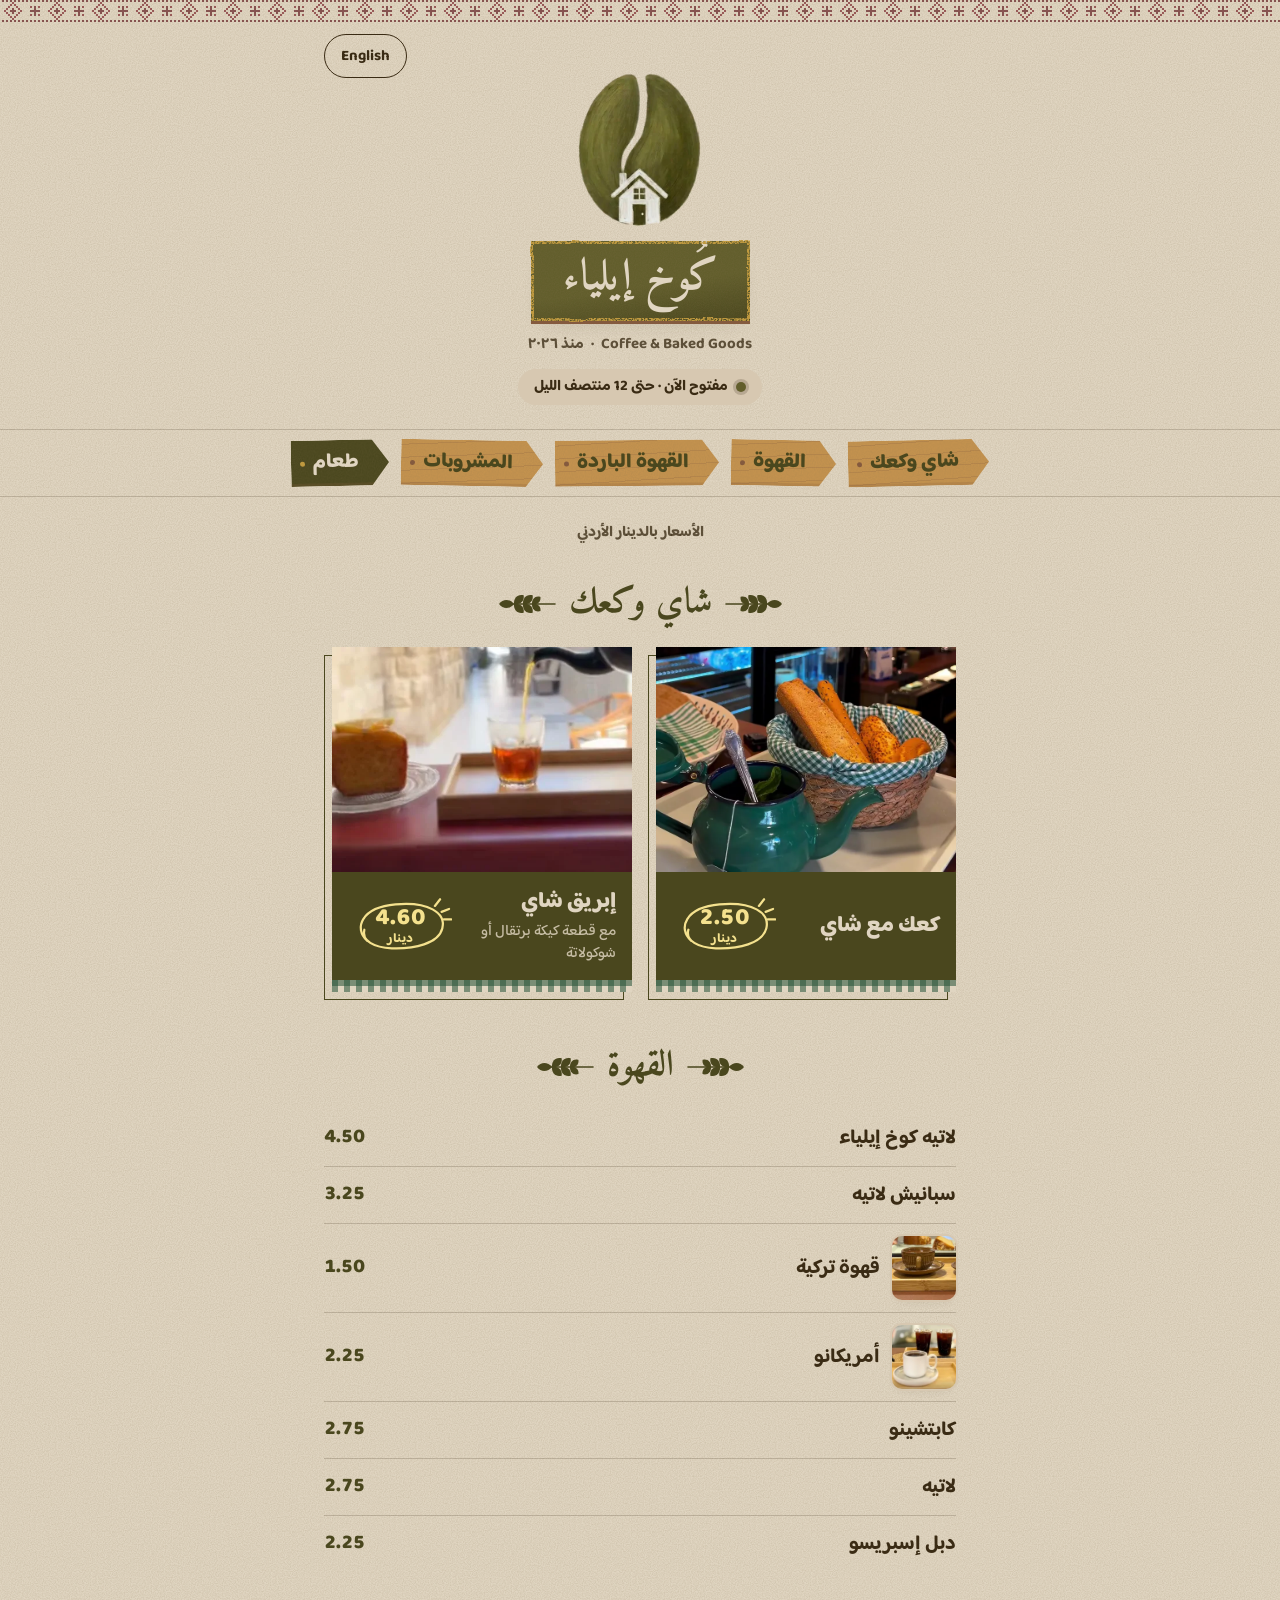
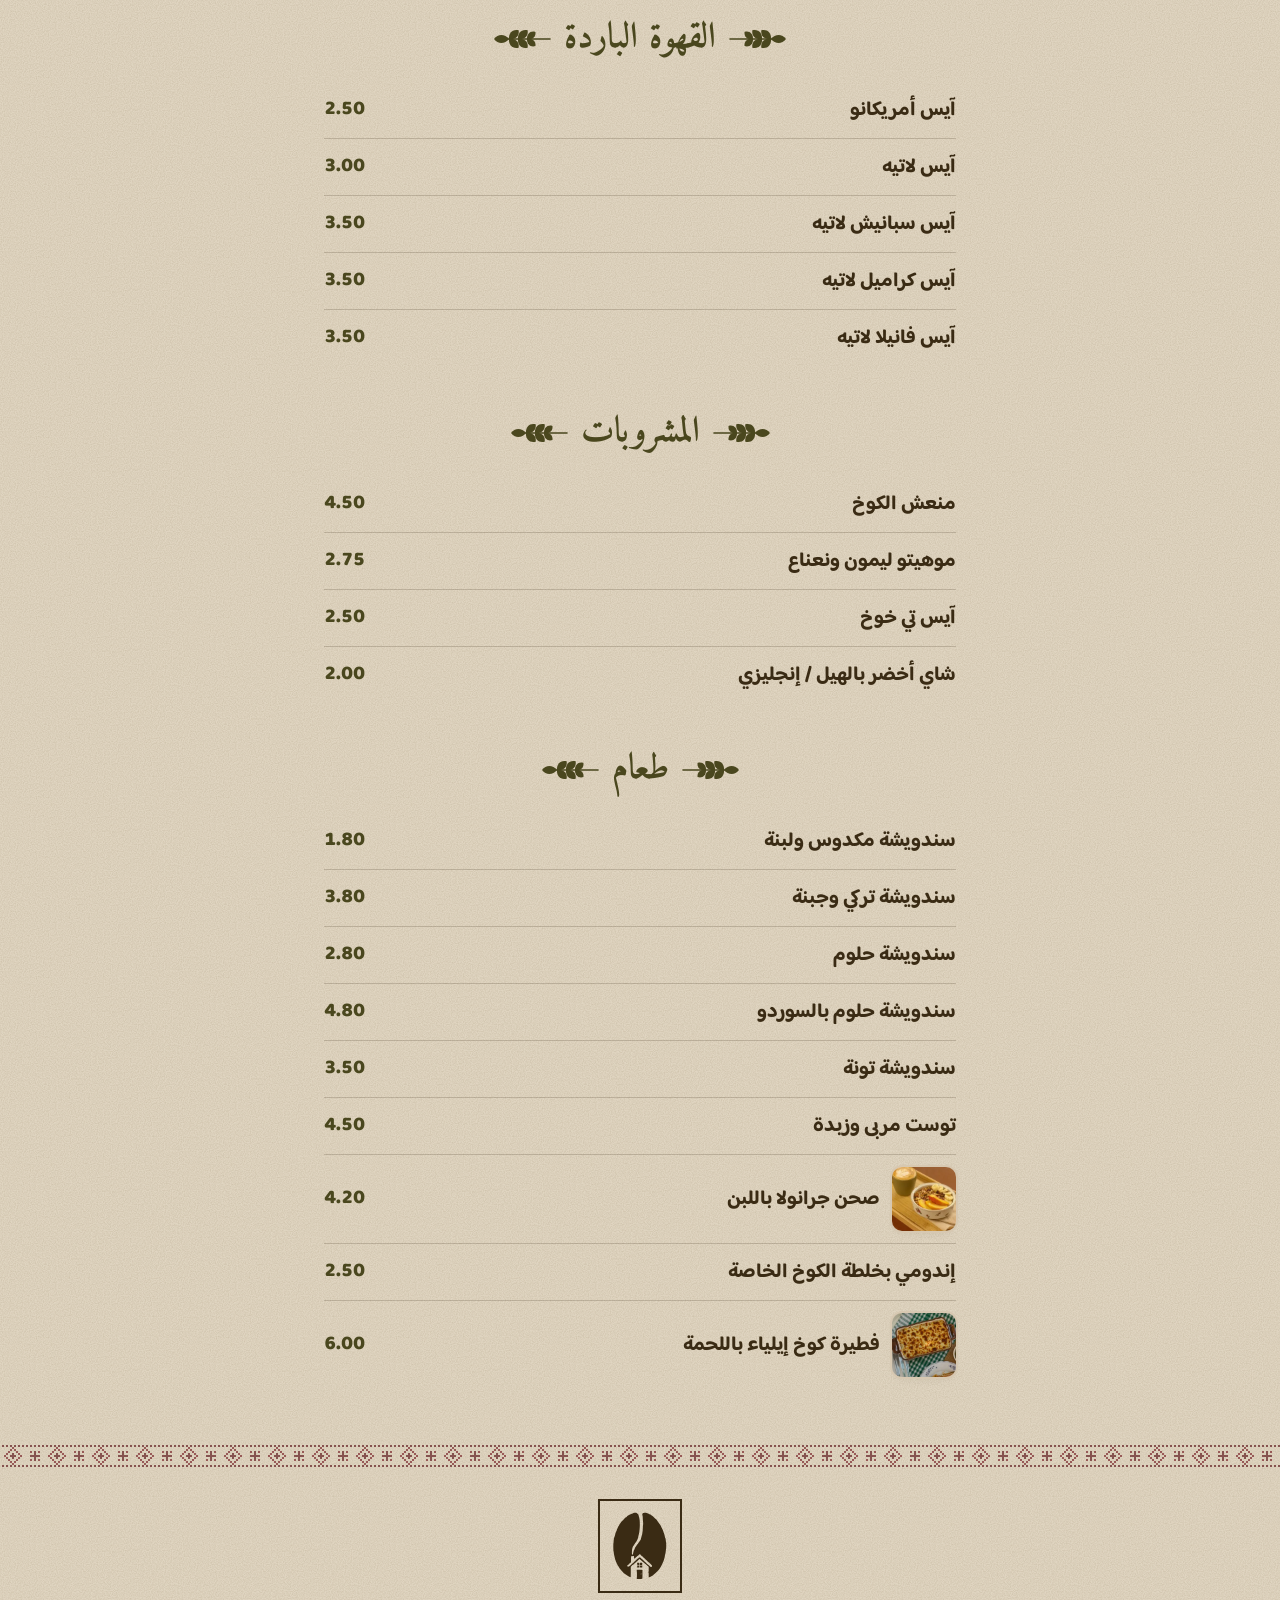
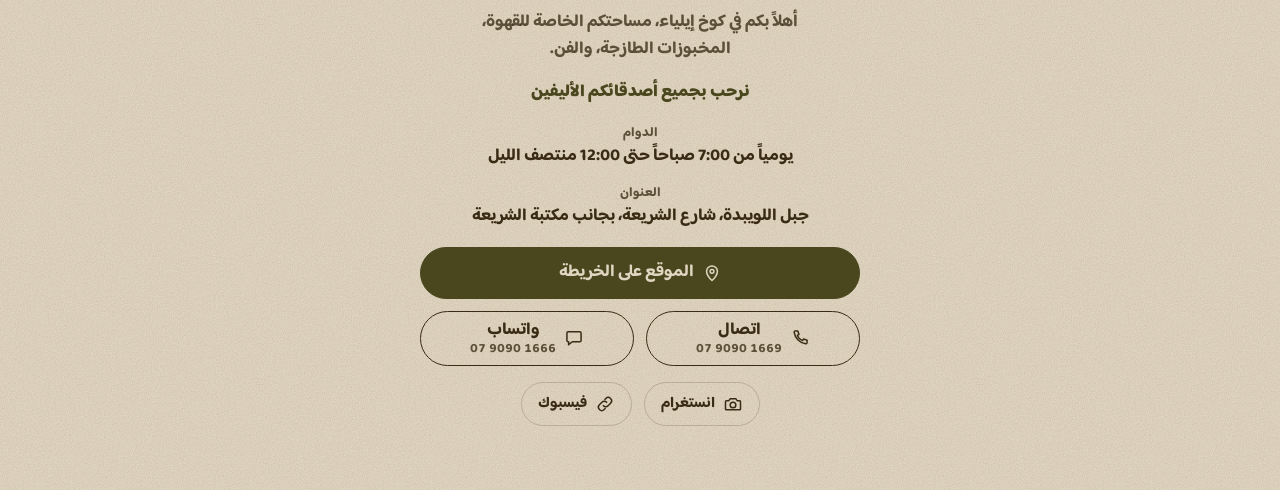
==== index.html @ 689aa346 "Add files via upload" ====
<!doctype html>
<html lang="ar" dir="rtl">
<head>
  <meta charset="utf-8">
  <meta name="viewport" content="width=device-width, initial-scale=1, viewport-fit=cover">
  <title>المنيو · كُوخ إيلياء</title>
  <meta name="description" content="منيو كوخ إيلياء: قهوة، قهوة باردة، مشروبات، طعام، وشاي وكعك. جبل اللويبدة، عمّان.">
  <meta name="theme-color" content="">
  <link rel="icon" type="image/png" href="assets/img/favicon.png">
  <link rel="stylesheet" href="css/tokens.css">
  <link rel="stylesheet" href="css/fonts.css">
  <link rel="stylesheet" href="css/menu.css">
</head>
<body>
  <!-- Inline sprite: symbols + filters. Inline (not an external file) so <use> works from file://. -->
  <svg class="sprite" aria-hidden="true" focusable="false" width="0" height="0">
    <defs>
      <!-- Olive sprig that flanks every section title (from their menu posts + leaf corners on the printed poster) -->
      <symbol id="sprig" viewBox="0 0 58 26">
        <path d="M14 13H56" fill="none" stroke="currentColor" stroke-width="1.6" stroke-linecap="round"/>
        <g fill="currentColor">
          <path transform="translate(15 13) rotate(180)" d="M0 0C4-5.2 11-5.6 15 0 11 5.6 4 5.2 0 0Z"/>
          <path transform="translate(15 13) rotate(-42)" d="M0 0C3.6-4.8 9.6-5.2 13 0 9.6 5.2 3.6 4.8 0 0Z"/>
          <path transform="translate(15 13) rotate(42)" d="M0 0C3.6-4.8 9.6-5.2 13 0 9.6 5.2 3.6 4.8 0 0Z"/>
          <path transform="translate(24 13) rotate(-42)" d="M0 0C3.6-4.8 9.6-5.2 13 0 9.6 5.2 3.6 4.8 0 0Z"/>
          <path transform="translate(24 13) rotate(42)" d="M0 0C3.6-4.8 9.6-5.2 13 0 9.6 5.2 3.6 4.8 0 0Z"/>
          <path transform="translate(33 13) rotate(-40) scale(.85)" d="M0 0C3.6-4.8 9.6-5.2 13 0 9.6 5.2 3.6 4.8 0 0Z"/>
          <path transform="translate(33 13) rotate(40) scale(.85)" d="M0 0C3.6-4.8 9.6-5.2 13 0 9.6 5.2 3.6 4.8 0 0Z"/>
        </g>
      </symbol>
      <!-- Hand-drawn price oval with three spark strokes (printed "إبريق شاي" poster) -->
      <symbol id="oval" viewBox="0 0 140 80">
        <path d="M26 60C7 43 18 15 64 11c44-4 68 11 63 32-5 21-38 28-68 27-24-1-41-10-37-25" fill="none" stroke="currentColor" stroke-width="3" stroke-linecap="round" stroke-linejoin="round"/>
        <path d="M117 13l7-9M126 21l10-4M129 31h10" fill="none" stroke="currentColor" stroke-width="3" stroke-linecap="round"/>
      </symbol>
      <!-- Their bean-and-hut mark, traced from the logo (as stamped on cups, flags and wraps) -->
      <symbol id="mark" viewBox="0 0 386 480">
        <path fill="currentColor" fill-rule="evenodd" d="M176.5 468.3C174.3 468.1 172.0 467.4 171.3 466.8C169.8 465.6 169.6 461.0 171.0 461.0C171.6 461.0 172.0 453.3 172.0 440.0C172.0 428.4 171.7 419.0 171.2 419.0C170.8 419.0 170.5 415.9 170.5 412.0L170.5 405.0L183.5 405.0C190.7 405.0 199.5 405.3 203.2 405.7L210.0 406.3L210.0 435.9C210.0 452.2 209.6 466.1 209.2 466.8C208.3 468.1 184.2 469.3 176.5 468.3ZM253.0 441.5C253.0 427.7 252.7 424.8 251.5 424.4C250.7 424.0 250.0 422.7 250.0 421.4C250.0 419.9 250.6 419.0 251.5 419.0C252.8 419.0 253.0 416.4 253.0 401.9L253.0 384.7L246.3 378.6C242.7 375.3 238.4 371.9 236.9 371.2C235.4 370.4 234.0 369.0 233.7 367.9C233.4 366.8 232.3 366.0 231.0 366.0C229.7 366.0 228.6 365.2 228.3 364.0C228.0 362.9 227.2 362.0 226.5 362.0C225.8 362.0 225.0 361.7 224.8 361.2C224.7 360.8 222.0 358.4 219.0 355.9C216.0 353.3 211.0 348.8 208.0 345.9C201.0 339.1 190.4 331.0 188.5 331.0C187.8 331.0 186.5 332.2 185.8 333.7C185.1 335.2 183.2 337.1 181.7 337.8C180.2 338.5 177.9 340.7 176.7 342.5C175.5 344.4 173.4 346.5 172.0 347.2C170.6 347.9 166.5 351.1 162.9 354.5C159.2 357.8 154.4 361.9 152.2 363.5C150.0 365.1 147.9 367.5 147.6 368.6C147.3 369.8 146.0 371.0 144.8 371.4C143.5 371.7 139.6 374.8 136.0 378.3L129.5 384.6L129.5 420.8C129.5 449.0 129.2 457.0 128.3 457.0C125.9 457.0 106.6 446.9 102.4 443.5C100.2 441.6 95.5 438.5 92.1 436.5C82.0 430.6 55.9 402.5 50.1 391.4C48.7 388.6 45.9 383.9 43.9 380.9C37.8 371.8 36.7 369.8 33.2 362.0C26.1 346.2 20.0 329.9 20.0 326.6C20.0 324.7 19.6 322.9 19.1 322.6C18.6 322.3 17.9 318.8 17.5 314.9C17.0 310.1 16.3 307.7 15.3 307.3C14.3 306.9 14.0 305.8 14.4 303.6C14.7 301.9 14.3 298.3 13.5 295.6C12.7 292.9 12.0 288.1 12.0 284.9C12.0 281.4 11.5 279.0 10.8 278.8C9.2 278.2 8.2 222.4 9.9 220.7C10.5 220.1 11.0 217.1 11.0 214.1C11.0 203.5 13.2 185.6 14.6 184.5C16.0 183.5 23.0 160.3 23.0 156.8C23.0 155.0 28.5 141.1 31.4 135.5C32.3 133.8 33.0 131.9 33.0 131.1C33.0 130.4 34.8 125.9 37.1 121.2C39.4 116.4 41.9 110.7 42.8 108.5C43.7 106.3 44.7 104.3 45.1 104.0C45.5 103.7 47.2 100.8 49.0 97.5C50.8 94.2 53.4 89.9 54.9 88.0C56.3 86.1 58.6 82.9 59.9 81.0C62.1 77.7 64.9 74.5 73.0 66.0C74.9 64.0 77.5 61.3 78.7 59.9C79.9 58.6 82.5 55.9 84.4 54.0C86.4 52.1 88.0 50.0 88.0 49.3C88.0 48.6 88.7 48.0 89.5 48.0C90.4 48.0 92.2 46.9 93.6 45.5C95.0 44.1 96.3 43.0 96.6 43.0C96.9 43.0 99.0 41.2 101.3 39.1C108.4 32.5 110.3 31.0 111.7 31.0C112.4 31.0 113.0 30.6 113.0 30.1C113.0 29.0 126.2 22.0 128.3 22.0C129.1 22.0 132.7 20.4 136.4 18.5C140.1 16.6 144.2 15.0 145.6 15.0C146.9 15.0 148.0 14.6 148.0 14.1C148.0 12.0 164.5 11.7 169.9 13.7C175.5 15.8 183.0 24.2 183.0 28.4C183.0 29.6 184.3 34.8 185.9 40.0C190.7 55.9 192.2 70.1 191.8 97.0C191.4 119.0 189.3 143.2 187.0 151.9C186.5 153.9 184.7 161.6 183.0 169.0C177.6 192.2 177.0 194.4 174.5 198.2C173.1 200.3 172.0 202.4 172.0 202.8C172.0 203.3 170.5 205.7 168.7 208.1C166.9 210.5 164.3 214.5 162.9 217.0C160.4 221.8 156.6 227.2 153.7 230.4C152.8 231.5 152.0 233.1 152.0 233.9C152.0 234.8 150.8 236.8 149.4 238.5C141.6 247.6 138.7 258.4 137.4 282.8C136.8 294.8 136.8 295.1 138.9 295.7C140.6 296.1 141.0 297.0 141.0 300.1C141.0 302.9 141.4 304.0 142.5 304.0C143.4 304.0 144.0 303.1 144.0 301.7C144.0 299.2 147.1 284.8 149.4 276.5C151.1 270.2 154.2 263.0 155.2 263.0C155.7 263.0 156.0 262.4 156.0 261.8C156.0 260.4 161.0 249.9 162.1 249.0C162.4 248.7 163.4 247.1 164.3 245.3C165.2 243.6 166.5 241.6 167.2 240.8C168.0 240.1 171.6 235.0 175.3 229.5C179.0 224.0 184.7 215.9 188.0 211.5C191.3 207.1 194.5 202.3 195.1 200.8C195.7 199.2 196.6 198.0 197.1 198.0C197.5 198.0 198.4 196.3 198.9 194.2C199.4 192.2 201.0 185.8 202.5 180.0C204.0 174.2 205.8 167.7 206.6 165.5C207.3 163.3 208.5 157.7 209.0 153.0C209.6 148.3 210.5 142.5 211.1 140.0C211.6 137.5 212.3 127.3 212.5 117.2C212.8 107.2 213.5 97.8 214.0 96.4C215.4 92.8 215.2 79.7 213.6 69.9C212.9 65.3 212.2 55.8 212.1 48.9C212.1 40.5 211.5 34.8 210.5 32.0C205.8 18.7 209.7 13.6 225.6 12.3C233.7 11.7 251.9 16.8 254.6 20.5C255.2 21.4 257.3 22.0 259.4 22.0C261.8 22.0 263.6 22.7 264.7 24.0C265.7 25.1 267.0 26.0 267.7 26.0C268.4 26.0 269.0 26.7 269.0 27.5C269.0 28.3 269.8 29.0 270.8 29.0C272.6 29.0 278.1 33.2 283.1 38.3C284.6 39.8 286.2 41.0 286.6 41.0C287.0 41.0 289.5 43.1 292.1 45.8C294.6 48.4 299.2 52.8 302.1 55.5C307.1 60.1 310.3 64.2 315.5 72.4C316.6 74.2 318.4 76.5 319.6 77.6C320.8 78.8 322.8 81.6 324.0 83.9C325.3 86.1 326.7 88.0 327.2 88.0C327.6 88.0 328.0 88.5 328.0 89.2C328.0 89.8 328.7 91.1 329.6 92.1C331.7 94.4 333.8 98.2 340.0 111.0C342.8 116.8 346.7 124.5 348.6 128.3C350.5 132.0 352.9 137.8 353.9 141.3C354.9 144.7 356.9 150.4 358.3 154.0C359.7 157.6 361.3 162.8 361.9 165.5C362.5 168.2 363.7 173.3 364.5 176.8C365.3 180.3 366.0 184.0 366.0 185.1C366.0 186.1 366.6 187.0 367.4 187.0C368.3 187.0 369.0 188.6 369.4 191.7C371.0 205.4 372.2 213.9 373.0 217.8C374.3 223.3 374.3 249.2 373.0 257.8C372.5 261.5 371.3 271.0 370.4 279.0C369.5 286.9 368.2 295.0 367.5 297.0C366.8 298.9 365.2 306.1 364.0 313.0C361.3 327.6 355.9 344.8 350.0 357.5C338.6 381.7 336.5 386.0 332.8 392.0C330.6 395.6 327.2 400.1 325.4 402.0C323.6 403.9 319.4 408.4 316.3 412.0C313.1 415.6 306.0 422.6 300.5 427.5C295.0 432.4 289.8 437.2 288.9 438.2C288.0 439.2 286.9 440.0 286.4 440.0C285.9 440.0 284.6 441.1 283.5 442.4C281.4 444.8 270.6 451.0 268.5 451.0C267.8 451.0 264.4 452.6 261.0 454.5C257.6 456.4 254.4 458.0 253.9 458.0C253.4 458.0 253.0 450.7 253.0 441.5ZM202.5 434.5C202.5 432.2 202.1 431.5 200.5 431.5C198.4 431.5 197.4 434.0 198.4 436.6C199.5 439.4 202.5 437.8 202.5 434.5ZM173.4 385.4C173.7 382.8 174.0 379.7 174.0 378.4C174.0 376.1 174.3 376.0 181.5 376.0L189.0 376.0L189.0 383.0L189.0 390.0L180.9 390.0L172.7 390.0L173.4 385.4ZM193.7 389.3C193.3 389.0 193.0 385.8 193.0 382.3L193.0 376.0L198.8 376.0C201.9 376.0 205.5 375.7 206.8 375.4C208.9 374.8 209.0 375.0 209.0 382.4L209.0 390.0L201.7 390.0C197.6 390.0 194.0 389.7 193.7 389.3ZM273.7 384.8C278.1 380.7 277.0 376.6 269.2 368.8C265.5 365.1 261.9 362.0 261.2 362.0C260.6 362.0 260.0 361.5 260.0 360.8C260.0 358.9 255.8 355.0 253.8 355.0C252.8 355.0 252.0 354.5 252.0 353.8C252.0 352.2 245.9 346.0 244.3 346.0C243.6 346.0 243.0 345.4 243.0 344.6C243.0 343.9 241.3 342.1 239.2 340.7C237.2 339.2 234.8 337.2 234.0 336.0C233.2 334.9 232.2 334.0 231.7 334.0C230.5 334.0 228.0 331.4 228.0 330.1C228.0 329.0 220.1 322.0 218.8 322.0C217.5 322.0 214.0 318.6 214.0 317.3C214.0 316.6 212.4 314.8 210.4 313.3C208.5 311.8 205.4 309.3 203.7 307.8C201.9 306.3 199.8 304.8 198.8 304.5C197.9 304.2 196.9 302.9 196.6 301.6C195.9 298.6 190.7 297.4 187.7 299.5C186.6 300.3 180.2 306.0 173.6 312.2C152.1 332.5 152.0 332.5 152.0 320.5C152.0 310.5 152.3 310.7 139.5 311.2L131.5 311.5L131.2 332.7L131.0 353.8L126.9 357.4C124.7 359.5 121.8 361.6 120.6 362.2C119.3 362.7 117.6 364.3 116.9 365.6C116.2 366.9 115.2 368.0 114.5 368.0C113.9 368.0 111.5 369.9 109.2 372.3C105.5 376.0 105.1 377.0 105.6 379.7C107.1 387.4 117.7 384.2 129.6 372.6C131.4 370.9 135.0 367.6 137.6 365.4C148.6 356.0 151.7 353.2 157.5 347.0C160.8 343.4 165.5 338.7 168.0 336.5C170.4 334.3 173.6 331.3 175.1 329.8C176.6 328.2 178.3 327.0 179.0 327.0C179.6 327.0 182.6 325.0 185.4 322.5C188.3 320.0 191.4 318.0 192.3 318.0C193.2 318.0 201.3 325.0 210.2 333.7C232.5 355.1 236.9 359.2 249.0 370.1C254.8 375.2 261.3 381.2 263.5 383.2C268.1 387.5 270.4 387.9 273.7 384.8ZM174.8 371.3C173.3 370.9 173.0 369.7 173.0 364.9C173.0 357.8 174.9 356.5 183.7 357.6L189.0 358.2L189.0 365.1L189.0 372.0L182.8 371.9C179.3 371.8 175.7 371.6 174.8 371.3ZM193.0 364.5C193.0 360.4 193.3 357.0 193.8 356.9C194.2 356.9 197.5 356.7 201.2 356.6C209.0 356.3 209.8 357.5 208.5 367.0L207.8 372.0L200.4 372.0L193.0 372.0L193.0 364.5Z"/>
      </symbol>
      <!-- Generic UI icons (no third-party logos) -->
      <symbol id="i-pin" viewBox="0 0 24 24"><path d="M12 21s-6.5-5.6-6.5-11a6.5 6.5 0 0 1 13 0c0 5.4-6.5 11-6.5 11z" fill="none" stroke="currentColor" stroke-width="1.8" stroke-linejoin="round"/><circle cx="12" cy="10" r="2.3" fill="none" stroke="currentColor" stroke-width="1.8"/></symbol>
      <symbol id="i-phone" viewBox="0 0 24 24"><path d="M6.6 3.5h2.8l1.4 4.2-2 1.3a11 11 0 0 0 6.2 6.2l1.3-2 4.2 1.4v2.8a1.6 1.6 0 0 1-1.7 1.6A16.5 16.5 0 0 1 5 5.2a1.6 1.6 0 0 1 1.6-1.7z" fill="none" stroke="currentColor" stroke-width="1.8" stroke-linejoin="round"/></symbol>
      <symbol id="i-chat" viewBox="0 0 24 24"><path d="M5 4.5h14a1.5 1.5 0 0 1 1.5 1.5v9a1.5 1.5 0 0 1-1.5 1.5H10l-4.5 3.5V16.5H5A1.5 1.5 0 0 1 3.5 15V6A1.5 1.5 0 0 1 5 4.5z" fill="none" stroke="currentColor" stroke-width="1.8" stroke-linejoin="round"/></symbol>
      <symbol id="i-camera" viewBox="0 0 24 24"><path d="M4 8h3l1.5-2.2h7L17 8h3a1 1 0 0 1 1 1v9a1 1 0 0 1-1 1H4a1 1 0 0 1-1-1V9a1 1 0 0 1 1-1z" fill="none" stroke="currentColor" stroke-width="1.8" stroke-linejoin="round"/><circle cx="12" cy="13.2" r="3.4" fill="none" stroke="currentColor" stroke-width="1.8"/></symbol>
      <symbol id="i-link" viewBox="0 0 24 24"><path d="M10 14a4 4 0 0 0 5.7 0l3-3a4 4 0 0 0-5.7-5.7l-1.2 1.2M14 10a4 4 0 0 0-5.7 0l-3 3a4 4 0 0 0 5.7 5.7l1.2-1.2" fill="none" stroke="currentColor" stroke-width="1.8" stroke-linecap="round"/></symbol>
      <!-- Chipped, hand-painted gold edge of their sign plate -->
      <filter id="chipped" x="-5%" y="-15%" width="110%" height="130%">
        <feTurbulence type="fractalNoise" baseFrequency="0.6" numOctaves="2" seed="11" result="n"/>
        <feColorMatrix in="n" type="matrix" values="0 0 0 0 0  0 0 0 0 0  0 0 0 0 0  4.2 0 0 0 -1.35" result="holes"/>
        <feComposite in="SourceGraphic" in2="holes" operator="in" result="chips"/>
        <feTurbulence type="fractalNoise" baseFrequency="0.035" numOctaves="2" seed="4" result="w"/>
        <feDisplacementMap in="chips" in2="w" scale="2.5" xChannelSelector="R" yChannelSelector="G"/>
      </filter>
    </defs>
  </svg>

  <a class="skip" href="#menu" data-t="ui.skip"></a>

  <header class="masthead">
    <div class="band" aria-hidden="true"></div>
    <div class="wrap masthead__inner">
      <button type="button" class="lang" id="lang-toggle"></button>
      <img class="masthead__mark" src="assets/img/logo-mark.webp" width="324" height="403" alt="" decoding="async">
      <div class="plate"><h1 class="plate__name" data-t="brand.name">كُوخ إيلياء</h1></div>
      <p class="masthead__tag"><span lang="en" dir="ltr">Coffee &amp; Baked Goods</span><span aria-hidden="true">·</span><span data-t="brand.since"></span></p>
      <p class="status" id="status" role="status" hidden><span class="status__dot" aria-hidden="true"></span><span class="status__text"></span></p>
    </div>
  </header>

  <nav class="signposts" id="signposts">
    <ul class="signposts__list" id="signposts-list"></ul>
  </nav>

  <main id="menu" tabindex="-1">
    <div class="wrap">
      <p class="price-note" data-t="ui.priceNote"></p>
      <div id="sections"></div>
    </div>
  </main>

  <footer class="foot">
    <div class="band" aria-hidden="true"></div>
    <div class="wrap foot__inner">
      <div class="stamp" aria-hidden="true"><svg viewBox="0 0 386 480"><use href="#mark"/></svg></div>
      <p class="foot__welcome" data-t="brand.welcome"></p>
      <p class="foot__pets" data-t="brand.pets"></p>
      <dl class="foot__info">
        <div><dt data-t="ui.hoursLabel"></dt><dd data-t="contact.hours"></dd></div>
        <div><dt data-t="ui.addressLabel"></dt><dd data-t="contact.address"></dd></div>
      </dl>
      <div class="foot__actions">
        <a class="btn btn--primary" id="a-map" target="_blank" rel="noopener"><svg aria-hidden="true"><use href="#i-pin"/></svg><span data-t="ui.map"></span></a>
        <a class="btn btn--two" id="a-call"><svg aria-hidden="true"><use href="#i-phone"/></svg><span class="btn__text"><span data-t="ui.call"></span><span class="btn__num" dir="ltr" id="n-call"></span></span></a>
        <a class="btn btn--two" id="a-wa" target="_blank" rel="noopener"><svg aria-hidden="true"><use href="#i-chat"/></svg><span class="btn__text"><span data-t="ui.whatsapp"></span><span class="btn__num" dir="ltr" id="n-wa"></span></span></a>
      </div>
      <div class="foot__social">
        <a class="btn btn--quiet" id="a-ig" target="_blank" rel="noopener"><svg aria-hidden="true"><use href="#i-camera"/></svg><span data-t="ui.instagram"></span></a>
        <a class="btn btn--quiet" id="a-fb" target="_blank" rel="noopener"><svg aria-hidden="true"><use href="#i-link"/></svg><span data-t="ui.facebook"></span></a>
      </div>
    </div>
  </footer>

  <noscript><p class="noscript">لعرض المنيو فعّل JavaScript · Please enable JavaScript to view the menu</p></noscript>

  <script src="js/menu-data.js"></script>
  <script src="js/hours.js"></script>
  <script src="js/menu.js"></script>
</body>
</html>
---- css/tokens.css ----
/* =========================================================================
   Elya Hut (كوخ إيلياء) — design tokens
   Single source of truth for every colour, texture, font, size and radius.
   Re-branding = edit this file only. No hex values anywhere else.
   Every colour below was sampled from the client's own material (see BRIEF.md §Sources).
   ========================================================================= */
:root {
  /* --- brand colours ------------------------------------------------------ */
  --olive:        #625e2c;  /* logo coffee bean (mid of 3 painted tones), aprons, painted signs */
  --olive-deep:   #4a471e;  /* solid panels on the "كعك مع شاي" post; bean shadow */
  --ink:          #3a2b14;  /* dark brown used for every heading + price on their menu posts */
  --paper:        #e0d5c1;  /* textured paper behind the logo */
  --paper-deep:   #d7c8b1;  /* darker tone of the same logo paper */
  --tatreez:      #721820;  /* framed cross-stitch embroidery (video 5) */
  --tatreez-deep: #560e13;  /* darker stitches of the same embroidery */
  --butter:       #f4e18e;  /* printed "إبريق شاي" A-frame poster at the gate */
  --gold:         #bf993f;  /* chipped gold edge of the "كُوخ إيلياء" sign plate */
  --wood:         #c4924e;  /* hand-painted arrow signposts at the gate */
  --wood-deep:    #845a3e;  /* stained gate posts */
  --gingham:      #265238;  /* green check napkins under the pie, ka'ak basket */

  /* --- derived (same hues, alpha only) ----------------------------------- */
  --rule:         rgba(58, 43, 20, .20);   /* ink @ 20% — hairlines between items */
  --ink-soft:     rgba(58, 43, 20, .78);   /* ink @ 78% — secondary text: 5.3:1 on paper, 4.8:1 on paper-deep */
  --shadow:       rgba(58, 43, 20, .18);
  --wood-grain:   rgba(132, 90, 62, .22);  /* wood-deep @ 22% */
  --gingham-half: rgba(38, 82, 56, .55);   /* gingham @ 55% — overlaps to full colour */
  --paper-on-dark: rgba(224, 213, 193, .82);

  /* --- textures (colours live here too, so nothing leaks into other files) */
  --tex-tatreez: url("data:image/svg+xml,%3Csvg xmlns='http://www.w3.org/2000/svg' width='44' height='22'%3E%3Crect x='0.2' y='0.2' width='1.6' height='1.6' fill='%23560e13'/%3E%3Crect x='0.2' y='20.2' width='1.6' height='1.6' fill='%23560e13'/%3E%3Crect x='2.2' y='10.2' width='1.6' height='1.6' fill='%23721820'/%3E%3Crect x='4.2' y='0.2' width='1.6' height='1.6' fill='%23560e13'/%3E%3Crect x='4.2' y='8.2' width='1.6' height='1.6' fill='%23721820'/%3E%3Crect x='4.2' y='12.2' width='1.6' height='1.6' fill='%23721820'/%3E%3Crect x='4.2' y='20.2' width='1.6' height='1.6' fill='%23560e13'/%3E%3Crect x='6.2' y='6.2' width='1.6' height='1.6' fill='%23721820'/%3E%3Crect x='6.2' y='14.2' width='1.6' height='1.6' fill='%23721820'/%3E%3Crect x='8.2' y='0.2' width='1.6' height='1.6' fill='%23560e13'/%3E%3Crect x='8.2' y='4.2' width='1.6' height='1.6' fill='%23721820'/%3E%3Crect x='8.2' y='10.2' width='1.6' height='1.6' fill='%23560e13'/%3E%3Crect x='8.2' y='16.2' width='1.6' height='1.6' fill='%23721820'/%3E%3Crect x='8.2' y='20.2' width='1.6' height='1.6' fill='%23560e13'/%3E%3Crect x='10.2' y='2.2' width='1.6' height='1.6' fill='%23721820'/%3E%3Crect x='10.2' y='8.2' width='1.6' height='1.6' fill='%23560e13'/%3E%3Crect x='10.2' y='10.2' width='1.6' height='1.6' fill='%23560e13'/%3E%3Crect x='10.2' y='12.2' width='1.6' height='1.6' fill='%23560e13'/%3E%3Crect x='10.2' y='18.2' width='1.6' height='1.6' fill='%23721820'/%3E%3Crect x='12.2' y='0.2' width='1.6' height='1.6' fill='%23560e13'/%3E%3Crect x='12.2' y='4.2' width='1.6' height='1.6' fill='%23721820'/%3E%3Crect x='12.2' y='10.2' width='1.6' height='1.6' fill='%23560e13'/%3E%3Crect x='12.2' y='16.2' width='1.6' height='1.6' fill='%23721820'/%3E%3Crect x='12.2' y='20.2' width='1.6' height='1.6' fill='%23560e13'/%3E%3Crect x='14.2' y='6.2' width='1.6' height='1.6' fill='%23721820'/%3E%3Crect x='14.2' y='14.2' width='1.6' height='1.6' fill='%23721820'/%3E%3Crect x='16.2' y='0.2' width='1.6' height='1.6' fill='%23560e13'/%3E%3Crect x='16.2' y='8.2' width='1.6' height='1.6' fill='%23721820'/%3E%3Crect x='16.2' y='12.2' width='1.6' height='1.6' fill='%23721820'/%3E%3Crect x='16.2' y='20.2' width='1.6' height='1.6' fill='%23560e13'/%3E%3Crect x='18.2' y='10.2' width='1.6' height='1.6' fill='%23721820'/%3E%3Crect x='20.2' y='0.2' width='1.6' height='1.6' fill='%23560e13'/%3E%3Crect x='20.2' y='20.2' width='1.6' height='1.6' fill='%23560e13'/%3E%3Crect x='24.2' y='0.2' width='1.6' height='1.6' fill='%23560e13'/%3E%3Crect x='24.2' y='20.2' width='1.6' height='1.6' fill='%23560e13'/%3E%3Crect x='28.2' y='0.2' width='1.6' height='1.6' fill='%23560e13'/%3E%3Crect x='28.2' y='6.2' width='1.6' height='1.6' fill='%23721820'/%3E%3Crect x='28.2' y='10.2' width='1.6' height='1.6' fill='%23560e13'/%3E%3Crect x='28.2' y='14.2' width='1.6' height='1.6' fill='%23721820'/%3E%3Crect x='28.2' y='20.2' width='1.6' height='1.6' fill='%23560e13'/%3E%3Crect x='30.2' y='10.2' width='1.6' height='1.6' fill='%23560e13'/%3E%3Crect x='32.2' y='0.2' width='1.6' height='1.6' fill='%23560e13'/%3E%3Crect x='32.2' y='6.2' width='1.6' height='1.6' fill='%23560e13'/%3E%3Crect x='32.2' y='8.2' width='1.6' height='1.6' fill='%23560e13'/%3E%3Crect x='32.2' y='10.2' width='1.6' height='1.6' fill='%23560e13'/%3E%3Crect x='32.2' y='12.2' width='1.6' height='1.6' fill='%23560e13'/%3E%3Crect x='32.2' y='14.2' width='1.6' height='1.6' fill='%23560e13'/%3E%3Crect x='32.2' y='20.2' width='1.6' height='1.6' fill='%23560e13'/%3E%3Crect x='34.2' y='10.2' width='1.6' height='1.6' fill='%23560e13'/%3E%3Crect x='36.2' y='0.2' width='1.6' height='1.6' fill='%23560e13'/%3E%3Crect x='36.2' y='6.2' width='1.6' height='1.6' fill='%23721820'/%3E%3Crect x='36.2' y='10.2' width='1.6' height='1.6' fill='%23560e13'/%3E%3Crect x='36.2' y='14.2' width='1.6' height='1.6' fill='%23721820'/%3E%3Crect x='36.2' y='20.2' width='1.6' height='1.6' fill='%23560e13'/%3E%3Crect x='40.2' y='0.2' width='1.6' height='1.6' fill='%23560e13'/%3E%3Crect x='40.2' y='20.2' width='1.6' height='1.6' fill='%23560e13'/%3E%3C/svg%3E");
  --tex-grain: url("data:image/svg+xml,%3Csvg xmlns='http://www.w3.org/2000/svg' width='180' height='180'%3E%3Cfilter id='g'%3E%3CfeTurbulence type='fractalNoise' baseFrequency='.85' numOctaves='2' stitchTiles='stitch'/%3E%3CfeColorMatrix values='0 0 0 0 .23 0 0 0 0 .17 0 0 0 0 .08 0 0 0 .3 -.09'/%3E%3C/filter%3E%3Crect width='180' height='180' filter='url%28%23g%29'/%3E%3C/svg%3E");

  /* --- type ------------------------------------------------------------- */
  --font-body:  "Baloo Bhaijaan 2", system-ui, -apple-system, "Segoe UI", Tahoma, sans-serif;
  --font-callig: "Amiri", "Baloo Bhaijaan 2", Georgia, serif;

  --fs-xs:   .8125rem;  /* 13 */
  --fs-sm:   .9375rem;  /* 15 */
  --fs-md:   1.0625rem; /* 17 */
  --fs-item: 1.1875rem; /* 19 — item names + prices (large-text threshold when bold) */
  --fs-lg:   1.375rem;  /* 22 */
  --fs-xl:   2rem;      /* 32 — section titles */
  --fs-plate: 2.375rem; /* 38 — name on the sign plate */

  /* --- space / size ----------------------------------------------------- */
  --sp-1: 4px;  --sp-2: 8px;  --sp-3: 12px; --sp-4: 16px;
  --sp-5: 24px; --sp-6: 32px; --sp-7: 48px; --sp-8: 64px;
  --gutter: 16px;
  --page-max: 620px;
  --tap: 44px;
  --nav-h: 64px;
  --thumb: 56px;
  --band-h: 22px;

  --r-sm: 6px; --r-md: 10px; --r-lg: 14px; --r-pill: 999px;
}

@media (min-width: 700px) {
  :root {
    --gutter: 24px;
    --page-max: 680px;
    --fs-item: 1.25rem;
    --fs-xl: 2.25rem;
    --fs-plate: 2.75rem;
    --thumb: 64px;
  }
}
---- css/fonts.css ----
/* Self-hosted fonts (works from file:// and offline). Files: assets/fonts/
   Baloo Bhaijaan 2 — the rounded face on the café's own printed counter menus.
   Amiri            — free stand-in for the hand-painted naskh on their sign plate
                      and the fully-vowelled "إِبْرِيقُ شَايٍ" poster. */

@font-face { font-family: "Baloo Bhaijaan 2"; font-style: normal; font-weight: 500; font-display: swap;
  src: url("../assets/fonts/baloo-bhaijaan-2-arabic-500-normal.woff2") format("woff2");
  unicode-range: U+0600-06FF, U+0750-077F, U+0870-088E, U+0890-0891, U+0897-08E1, U+08E3-08FF, U+200C-200E, U+2010-2011, U+204F, U+2E41, U+FB50-FDFF, U+FE70-FE74, U+FE76-FEFC; }
@font-face { font-family: "Baloo Bhaijaan 2"; font-style: normal; font-weight: 500; font-display: swap;
  src: url("../assets/fonts/baloo-bhaijaan-2-latin-500-normal.woff2") format("woff2");
  unicode-range: U+0000-00FF, U+0131, U+0152-0153, U+02BB-02BC, U+02C6, U+02DA, U+02DC, U+0304, U+0308, U+0329, U+2000-206F, U+20AC, U+2122, U+2191, U+2193, U+2212, U+2215, U+FEFF, U+FFFD; }

@font-face { font-family: "Baloo Bhaijaan 2"; font-style: normal; font-weight: 700; font-display: swap;
  src: url("../assets/fonts/baloo-bhaijaan-2-arabic-700-normal.woff2") format("woff2");
  unicode-range: U+0600-06FF, U+0750-077F, U+0870-088E, U+0890-0891, U+0897-08E1, U+08E3-08FF, U+200C-200E, U+2010-2011, U+204F, U+2E41, U+FB50-FDFF, U+FE70-FE74, U+FE76-FEFC; }
@font-face { font-family: "Baloo Bhaijaan 2"; font-style: normal; font-weight: 700; font-display: swap;
  src: url("../assets/fonts/baloo-bhaijaan-2-latin-700-normal.woff2") format("woff2");
  unicode-range: U+0000-00FF, U+0131, U+0152-0153, U+02BB-02BC, U+02C6, U+02DA, U+02DC, U+0304, U+0308, U+0329, U+2000-206F, U+20AC, U+2122, U+2191, U+2193, U+2212, U+2215, U+FEFF, U+FFFD; }

@font-face { font-family: "Baloo Bhaijaan 2"; font-style: normal; font-weight: 800; font-display: swap;
  src: url("../assets/fonts/baloo-bhaijaan-2-arabic-800-normal.woff2") format("woff2");
  unicode-range: U+0600-06FF, U+0750-077F, U+0870-088E, U+0890-0891, U+0897-08E1, U+08E3-08FF, U+200C-200E, U+2010-2011, U+204F, U+2E41, U+FB50-FDFF, U+FE70-FE74, U+FE76-FEFC; }
@font-face { font-family: "Baloo Bhaijaan 2"; font-style: normal; font-weight: 800; font-display: swap;
  src: url("../assets/fonts/baloo-bhaijaan-2-latin-800-normal.woff2") format("woff2");
  unicode-range: U+0000-00FF, U+0131, U+0152-0153, U+02BB-02BC, U+02C6, U+02DA, U+02DC, U+0304, U+0308, U+0329, U+2000-206F, U+20AC, U+2122, U+2191, U+2193, U+2212, U+2215, U+FEFF, U+FFFD; }

@font-face { font-family: "Amiri"; font-style: normal; font-weight: 700; font-display: swap;
  src: url("../assets/fonts/amiri-arabic-700-normal.woff2") format("woff2");
  unicode-range: U+0600-06FF, U+0750-077F, U+0870-088E, U+0890-0891, U+0897-08E1, U+08E3-08FF, U+200C-200E, U+2010-2011, U+204F, U+2E41, U+FB50-FDFF, U+FE70-FE74, U+FE76-FEFC; }
@font-face { font-family: "Amiri"; font-style: normal; font-weight: 700; font-display: swap;
  src: url("../assets/fonts/amiri-latin-700-normal.woff2") format("woff2");
  unicode-range: U+0000-00FF, U+0131, U+0152-0153, U+02BB-02BC, U+02C6, U+02DA, U+02DC, U+0304, U+0308, U+0329, U+2000-206F, U+20AC, U+2122, U+2191, U+2193, U+2212, U+2215, U+FEFF, U+FFFD; }
---- css/menu.css ----
/* =========================================================================
   Elya Hut — menu page
   Colours, fonts, sizes: css/tokens.css only (no hex here).
   Logical properties throughout; the one deliberate physical exception is the
   signpost arrow shape, which points right like their real signs at the gate.
   ========================================================================= */

/* ---------- base -------------------------------------------------------- */
*, *::before, *::after { box-sizing: border-box; }

html {
  -webkit-text-size-adjust: 100%;
  text-size-adjust: 100%;
  overflow-x: clip;              /* never `hidden`: it would kill the sticky nav */
  scroll-padding-top: calc(var(--nav-h) + var(--sp-3));
}
@media (prefers-reduced-motion: no-preference) {
  html { scroll-behavior: smooth; }
}

body {
  margin: 0;
  overflow-x: clip;
  background: var(--tex-grain), var(--paper);
  color: var(--ink);
  font-family: var(--font-body);
  font-weight: 500;
  font-size: var(--fs-md);
  line-height: 1.6;
}

img, svg { display: block; max-width: 100%; }
h1, h2, h3, p, ul, dl, dd { margin: 0; }
ul { padding: 0; list-style: none; }
a { color: inherit; }
button { font: inherit; color: inherit; }

:focus-visible {
  outline: 3px solid var(--tatreez);
  outline-offset: 3px;
  border-radius: var(--r-sm);
}

.sprite { position: absolute; width: 0; height: 0; overflow: hidden; }

.wrap {
  width: 100%;
  max-width: var(--page-max);
  margin-inline: auto;
  padding-inline: var(--gutter);
}

.skip {
  position: absolute;
  inset-inline-start: var(--sp-3);
  top: -200px;
  z-index: 50;
  padding: var(--sp-2) var(--sp-4);
  border-radius: var(--r-pill);
  background: var(--olive-deep);
  color: var(--paper);
  font-weight: 700;
  text-decoration: none;
}
.skip:focus { top: var(--sp-3); }

.noscript { padding: var(--sp-5) var(--gutter); text-align: center; font-weight: 700; }

/* ---------- tatreez band (framed cross-stitch, video 5) ------------------ */
.band {
  height: var(--band-h);
  background: var(--tex-tatreez) repeat-x center / auto 100%;
}

/* ---------- masthead ---------------------------------------------------- */
.masthead { text-align: center; }

.masthead__inner {
  position: relative;
  display: flex;
  flex-direction: column;
  align-items: center;
  gap: var(--sp-3);
  padding-block: var(--sp-7) var(--sp-5);
}

.lang {
  position: absolute;
  top: var(--sp-3);
  inset-inline-end: var(--gutter);
  min-width: var(--tap);
  min-height: var(--tap);
  padding-inline: var(--sp-4);
  border: 1.5px solid var(--ink);
  border-radius: var(--r-pill);
  background: transparent;
  font-family: var(--font-body);
  font-weight: 700;
  font-size: var(--fs-sm);
  line-height: 1;
  cursor: pointer;
}
.lang:hover { background: var(--paper-deep); }

.masthead__mark {
  width: 108px;
  height: auto;
}
@media (min-width: 700px) {
  .masthead__mark { width: 128px; }
}

/* Sign plate: olive board, cream hand-lettering, chipped gold edge (interior sign) */
.plate {
  position: relative;
  display: inline-block;
  padding: var(--sp-1) var(--sp-6) var(--sp-2);
  background: var(--tex-grain), linear-gradient(172deg, var(--olive) 0%, var(--olive) 55%, var(--olive-deep) 100%);
  box-shadow: 0 3px 0 var(--wood-deep), 0 12px 22px -14px var(--shadow);
}
.plate::before {
  content: "";
  position: absolute;
  inset: 0;
  border: 3px solid var(--gold);
  filter: url(#chipped);
  pointer-events: none;
}
.plate__name {
  font-family: var(--font-callig);
  font-weight: 700;
  font-size: var(--fs-plate);
  line-height: 1.55;
  color: var(--paper);
}
:root[lang="en"] .plate__name { line-height: 1.35; padding-block: var(--sp-1); }

.masthead__tag {
  display: flex;
  flex-wrap: wrap;
  justify-content: center;
  gap: .45em;
  color: var(--ink-soft);
  font-size: var(--fs-sm);
  font-weight: 700;
}

.status {
  display: inline-flex;
  align-items: center;
  gap: var(--sp-2);
  min-height: 36px;
  padding: var(--sp-1) var(--sp-4);
  border-radius: var(--r-pill);
  background: var(--paper-deep);
  color: var(--ink);
  font-size: var(--fs-sm);
  font-weight: 700;
}
.status[hidden] { display: none; }
.status__dot {
  width: 10px;
  height: 10px;
  border-radius: 50%;
  background: var(--olive);
  box-shadow: 0 0 0 3px var(--rule);
}
.status[data-state="closed"] .status__dot { background: var(--tatreez); }

/* ---------- signpost nav (wooden arrows at the gate) -------------------- */
.signposts {
  position: sticky;
  top: 0;
  z-index: 20;
  background: var(--tex-grain), var(--paper);
  border-block: 1px solid var(--rule);
}

.signposts__list {
  display: flex;
  gap: var(--sp-3);
  padding: var(--sp-2) var(--gutter);
  overflow-x: auto;
  overscroll-behavior-x: contain;
  scroll-snap-type: x proximity;
  scrollbar-width: none;
}
.signposts__list::-webkit-scrollbar { display: none; }
.signposts__list > li { flex: none; scroll-snap-align: center; padding-block: 2px; }
/* "safe" centring: centred when everything fits (tablet/desktop), scrollable when it doesn't (phone) */
.signposts__list > li:first-child { margin-inline-start: auto; }
.signposts__list > li:last-child  { margin-inline-end: auto; }

.sign {
  --tilt: -1.2deg;
  position: relative;
  isolation: isolate;
  display: flex;
  align-items: center;
  min-height: var(--tap);
  height: 46px;
  /* physical on purpose: the arrow points right in both languages, like the real signs */
  padding-left: 22px;
  padding-right: 30px;
  color: var(--olive-deep);
  font-weight: 800;
  font-size: var(--fs-item);     /* 19px bold = large text: olive-deep on wood is 3.4:1 (≥3 required) */
  line-height: 1;
  white-space: nowrap;
  text-decoration: none;
  transform: rotate(var(--tilt));
}
.signposts__list > li:nth-child(2n) .sign { --tilt: 1deg; }
.signposts__list > li:nth-child(3n) .sign { --tilt: -.5deg; }

.sign::after {                   /* the board itself — clip-path lives here so focus outlines aren't clipped */
  content: "";
  position: absolute;
  inset: 0;
  z-index: -1;
  background:
    var(--tex-grain),
    repeating-linear-gradient(177deg, transparent 0 5px, var(--wood-grain) 5px 6px, transparent 6px 13px),
    var(--wood);
  clip-path: polygon(0 0, calc(100% - 17px) 0, 100% 50%, calc(100% - 17px) 100%, 0 100%);
  box-shadow: inset 0 -3px 0 var(--wood-grain);
}
.sign::before {                  /* the nail */
  content: "";
  position: absolute;
  left: 9px;
  top: 50%;
  width: 5px;
  height: 5px;
  margin-top: -2.5px;
  border-radius: 50%;
  background: var(--wood-deep);
}
.sign[aria-current="true"] { color: var(--paper); }
.sign[aria-current="true"]::after { background: var(--tex-grain), var(--olive-deep); }
.sign[aria-current="true"]::before { background: var(--gold); }
.sign:hover::after { filter: brightness(1.05); }

/* ---------- sections ---------------------------------------------------- */
.price-note {
  padding-top: var(--sp-5);
  text-align: center;
  color: var(--ink-soft);
  font-size: var(--fs-sm);
  font-weight: 700;
}

.section { padding-block: var(--sp-6) var(--sp-2); }

.section__title {
  display: flex;
  align-items: center;
  justify-content: center;
  gap: var(--sp-3);
  margin-bottom: var(--sp-4);
  font-family: var(--font-callig);
  font-weight: 700;
  font-size: var(--fs-xl);
  line-height: 1.5;
  color: var(--olive-deep);
}
.section__title:focus { outline: none; }
.section__title:focus-visible { outline: 3px solid var(--tatreez); }

.sprig { width: 58px; height: 26px; flex: none; color: var(--olive-deep); }
/* sprigs always point outward: the one on the physical right is mirrored */
:root[dir="rtl"] .sprig--start,
:root[dir="ltr"] .sprig--end { transform: scaleX(-1); }

/* item rows — like their counter boards: name, price at the end, hairline between */
.item {
  display: flex;
  align-items: center;
  gap: var(--sp-3);
  min-height: 56px;
  padding-block: var(--sp-3);
  border-bottom: 1px solid var(--rule);
}
.item:last-child { border-bottom: 0; }

.item__thumb {
  width: var(--thumb);
  height: var(--thumb);
  flex: none;
  object-fit: cover;
  border-radius: var(--r-md);
  box-shadow: 0 0 0 2px var(--paper-deep), 0 6px 12px -8px var(--shadow);
}

.item__name {
  flex: 1;
  min-width: 0;
  font-weight: 700;
  font-size: var(--fs-item);
  line-height: 1.35;
}
:root[lang="en"] .item__name { line-height: 1.3; }

.item__price {
  flex: none;
  min-width: 3.4ch;
  text-align: end;
  color: var(--olive-deep);
  font-weight: 800;
  font-size: var(--fs-item);
  font-variant-numeric: tabular-nums;
}

/* ---------- "شاي وكعك" offer cards (the كعك مع شاي post + teapot poster) --- */
.offers {
  display: grid;
  gap: var(--sp-6);
  padding-inline-end: 8px;       /* room for the offset frame */
  padding-bottom: 8px;
}
@media (min-width: 700px) {
  .offers { grid-template-columns: 1fr 1fr; gap: var(--sp-5); }
}

.offer {
  position: relative;
  isolation: isolate;
  display: flex;
  flex-direction: column;
  background: var(--olive-deep);
  color: var(--paper);
}
.offer::after {                  /* thin outline frame, offset from the panel */
  content: "";
  position: absolute;
  inset-block: 8px -8px;
  inset-inline: 8px -8px;
  z-index: -1;
  border: 1.5px solid var(--olive-deep);
}

.offer__img {
  width: 100%;
  height: auto;
  aspect-ratio: 4 / 3;
  object-fit: cover;
}

.offer__body {
  flex: 1;
  display: grid;
  grid-template-columns: 1fr auto;
  align-content: center;
  align-items: center;
  gap: var(--sp-1) var(--sp-3);
  padding: var(--sp-4);
}
.offer__name {
  grid-column: 1;
  font-weight: 800;
  font-size: var(--fs-lg);
  line-height: 1.3;
}
.offer__sub {
  grid-column: 1;
  color: var(--paper-on-dark);
  font-size: var(--fs-sm);
  line-height: 1.45;
}

.offer__price {
  grid-column: 2;
  grid-row: 1 / span 2;
  position: relative;
  display: flex;
  flex-direction: column;
  align-items: center;
  justify-content: center;
  width: 104px;
  height: 66px;
  color: var(--butter);
  line-height: 1;
}
.offer__body--solo .offer__price { grid-row: 1; }
.offer__price .oval { position: absolute; inset: 0; width: 100%; height: 100%; }
.offer__num { font-weight: 800; font-size: 1.5rem; font-variant-numeric: tabular-nums; }
.offer__cur { margin-top: 2px; font-weight: 700; font-size: var(--fs-xs); }

/* green gingham strip (napkins under the pie, ka'ak basket lining) */
.offer__gingham {
  height: 12px;
  background-color: var(--paper);
  background-image:
    linear-gradient(90deg, var(--gingham-half) 50%, transparent 50%),
    linear-gradient(var(--gingham-half) 50%, transparent 50%);
  background-size: 12px 12px;
}

/* ---------- footer ------------------------------------------------------ */
.foot { margin-top: var(--sp-7); }

.foot__inner {
  display: flex;
  flex-direction: column;
  align-items: center;
  gap: var(--sp-4);
  padding-block: var(--sp-6) var(--sp-8);
  text-align: center;
}

.stamp {                          /* square logo stamp, as on their cups */
  width: 84px;
  padding: 10px 12px;
  border: 2px solid var(--ink);
  color: var(--ink);
}
.stamp svg { width: 100%; height: auto; }

.foot__welcome { max-width: 34ch; color: var(--ink-soft); font-weight: 700; }
.foot__pets { color: var(--olive-deep); font-weight: 800; }

.foot__info { display: grid; gap: var(--sp-3); }
.foot__info dt { color: var(--ink-soft); font-size: var(--fs-xs); font-weight: 700; }
.foot__info dd { font-weight: 700; }

.foot__actions {
  display: grid;
  grid-template-columns: 1fr 1fr;
  gap: var(--sp-3);
  width: 100%;
  max-width: 440px;
}

.btn {
  display: inline-flex;
  align-items: center;
  justify-content: center;
  gap: var(--sp-2);
  min-height: 52px;
  padding: var(--sp-2) var(--sp-4);
  border: 1.5px solid var(--ink);
  border-radius: var(--r-pill);
  font-weight: 700;
  text-decoration: none;
}
.btn svg { width: 20px; height: 20px; flex: none; }
.btn:hover { background: var(--paper-deep); }

.btn--primary {
  grid-column: 1 / -1;
  border-color: var(--olive-deep);
  background: var(--olive-deep);
  color: var(--paper);
}
.btn--primary:hover { background: var(--olive); }

.btn__text { display: flex; flex-direction: column; align-items: center; line-height: 1.25; }
.btn__num {
  font-size: var(--fs-xs);
  color: var(--ink-soft);
  font-variant-numeric: tabular-nums;
  unicode-bidi: isolate;
}

.foot__social { display: flex; flex-wrap: wrap; justify-content: center; gap: var(--sp-3); }
.btn--quiet { min-height: var(--tap); border-color: var(--rule); font-size: var(--fs-sm); }
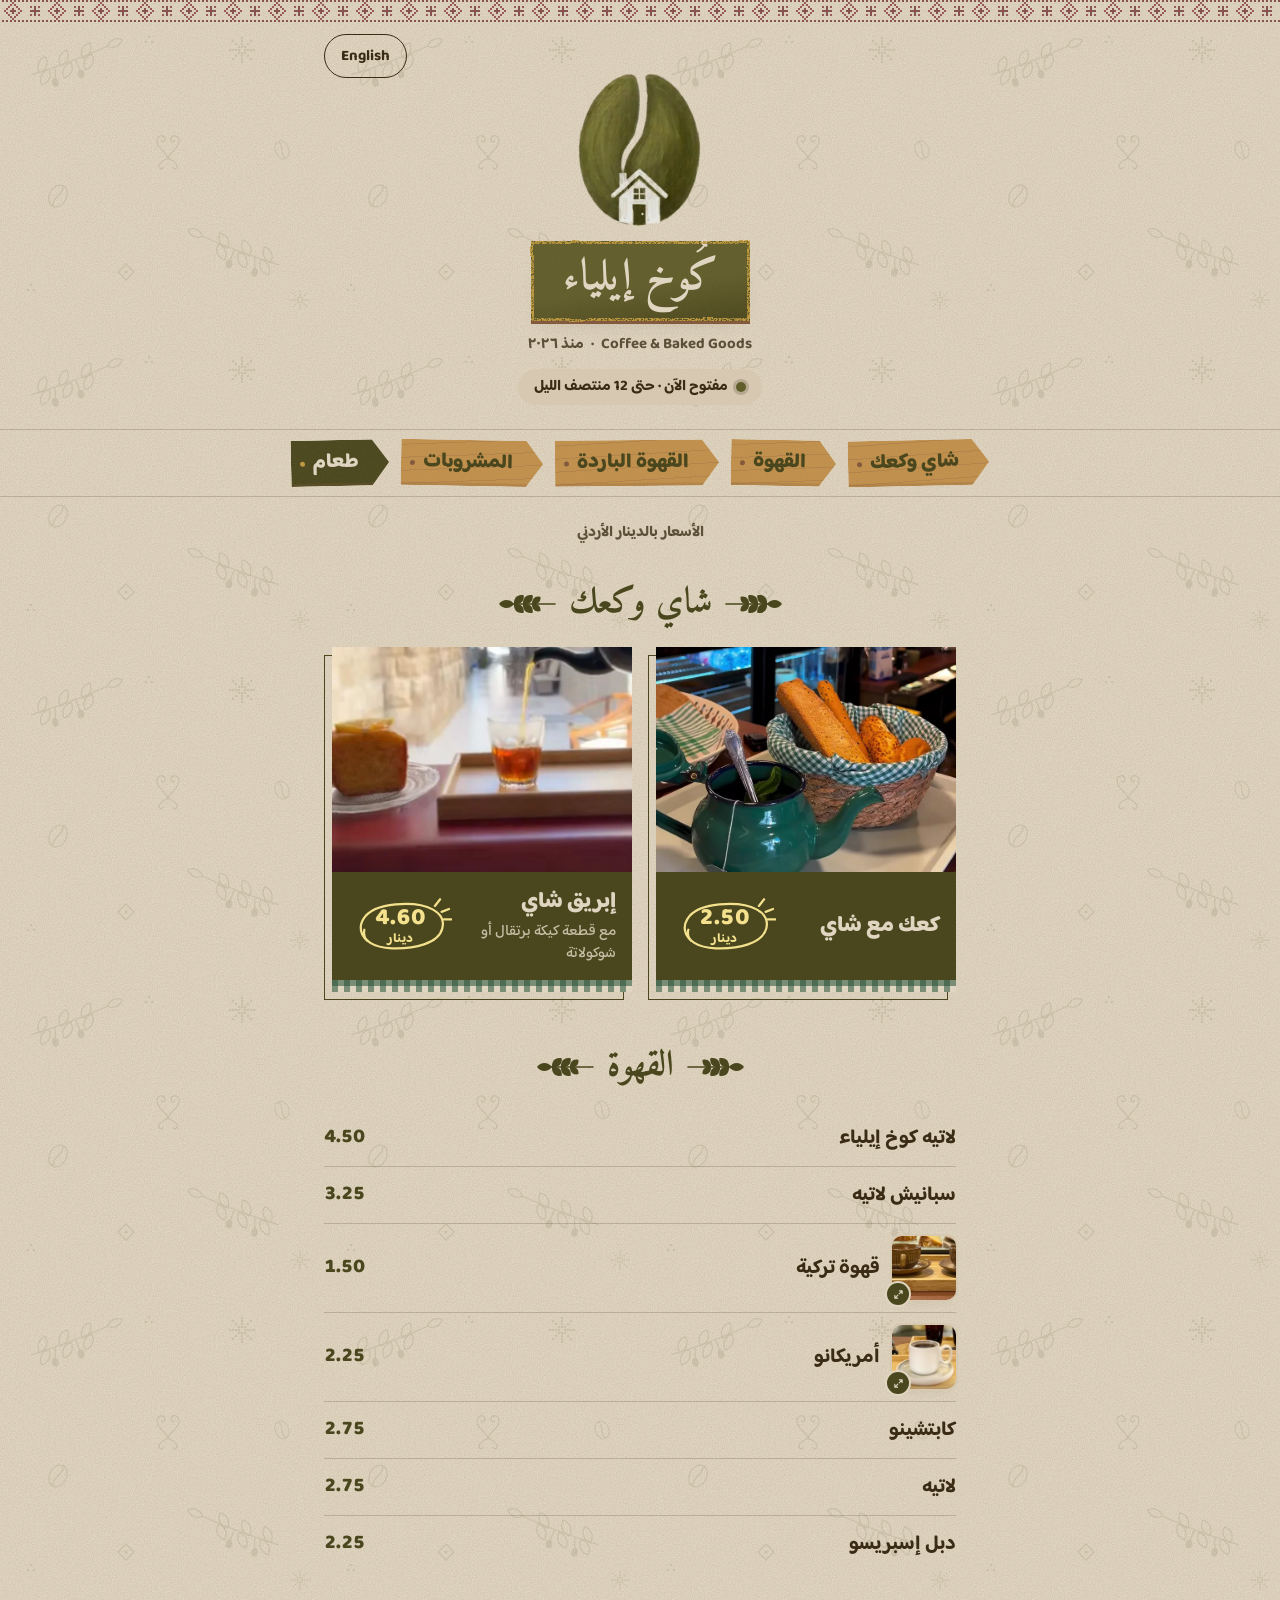
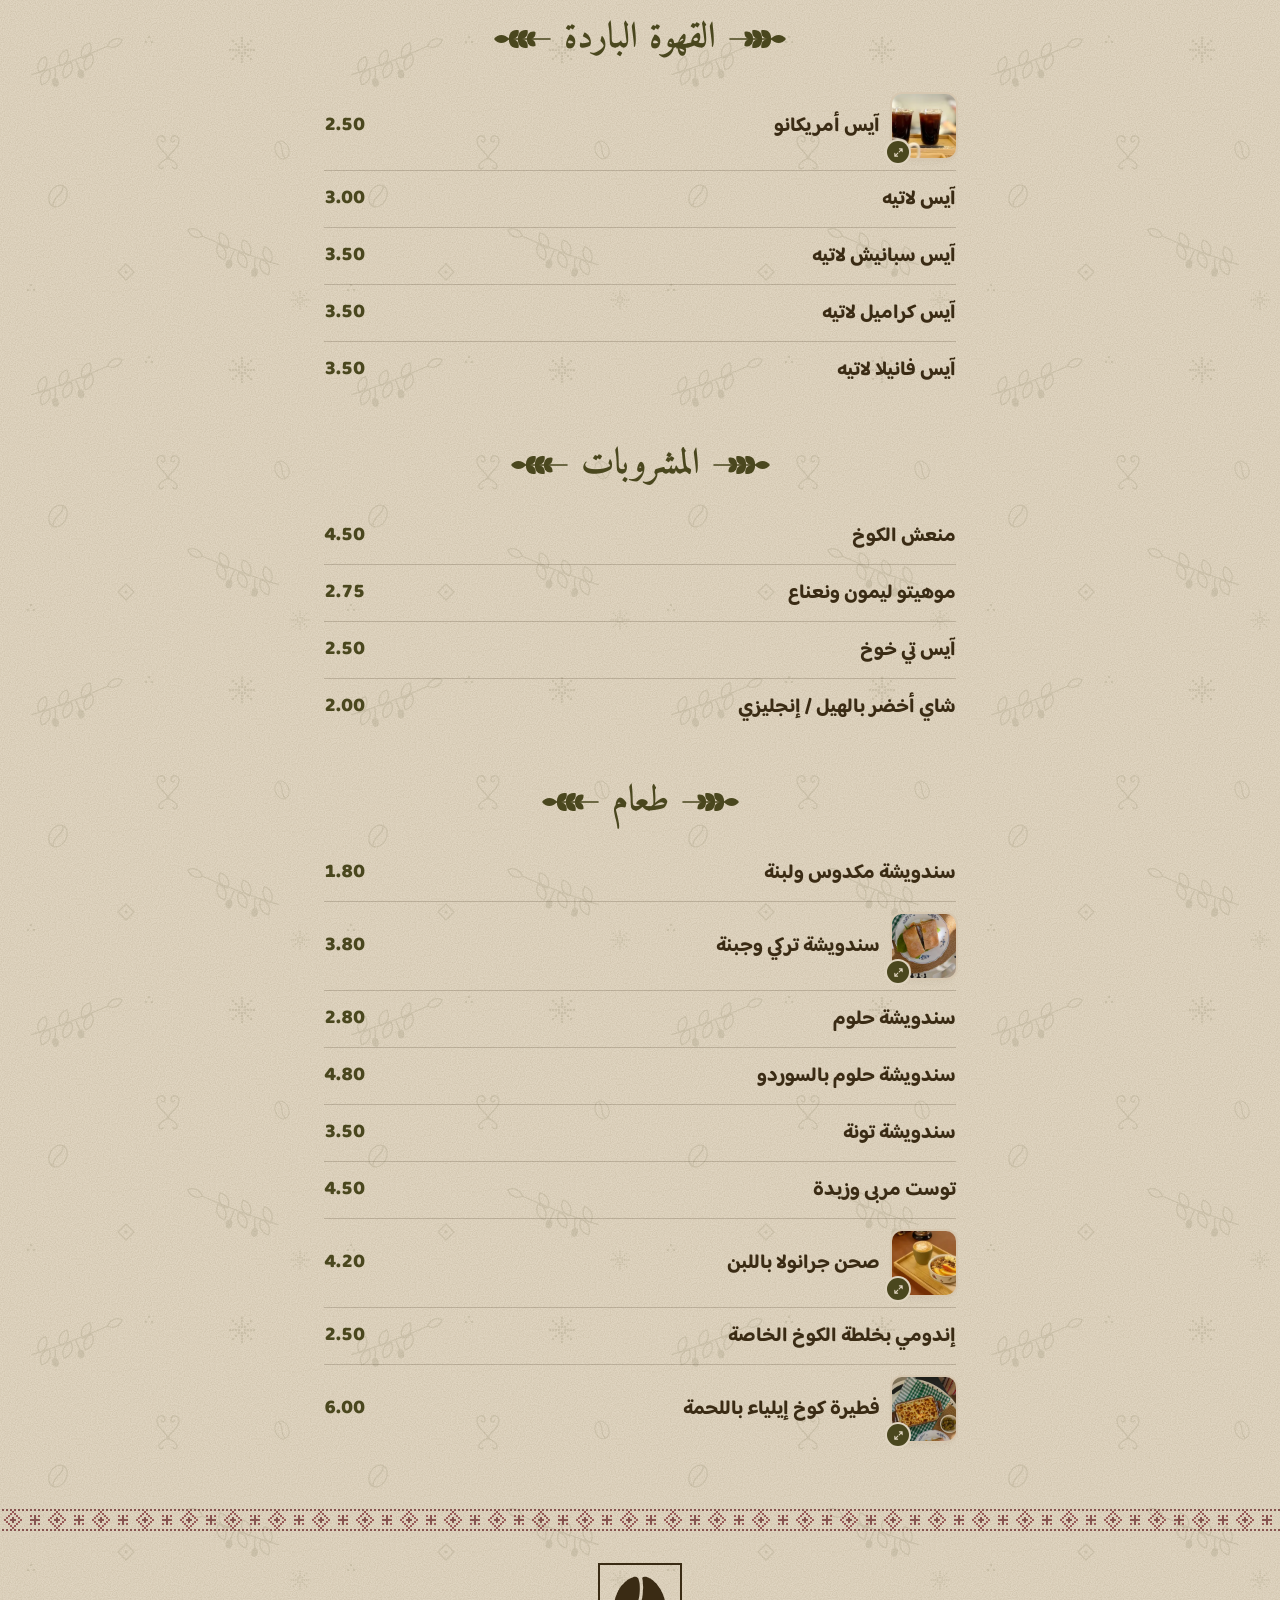
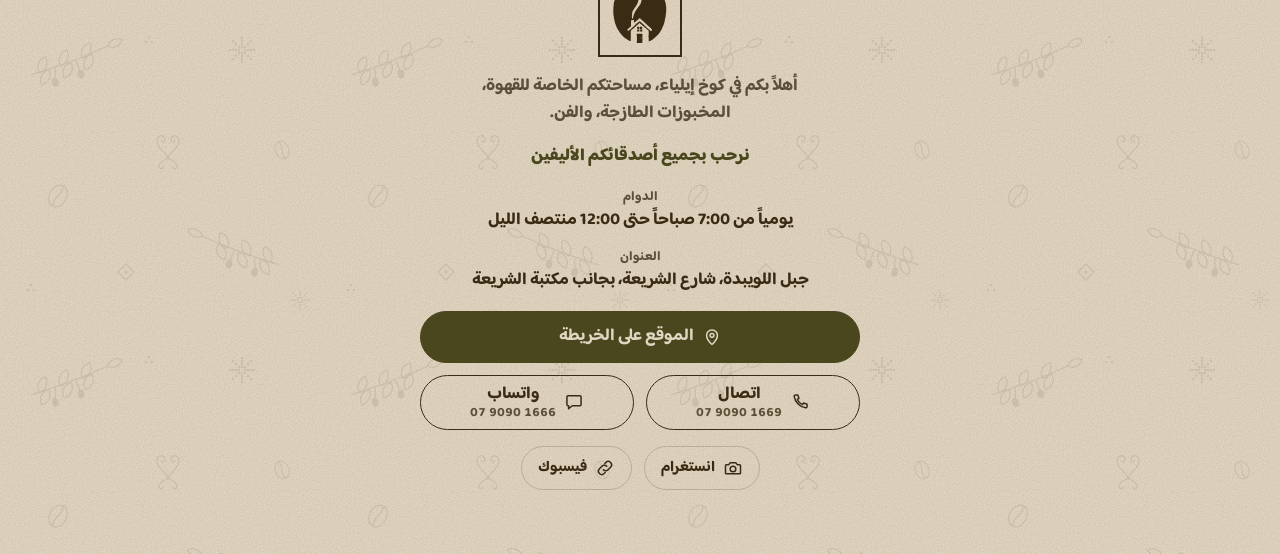
==== commit a3b5db9a: "Add files via upload" ====
--- a/index.html
+++ b/index.html
@@ -43,6 +43,8 @@
       <symbol id="i-chat" viewBox="0 0 24 24"><path d="M5 4.5h14a1.5 1.5 0 0 1 1.5 1.5v9a1.5 1.5 0 0 1-1.5 1.5H10l-4.5 3.5V16.5H5A1.5 1.5 0 0 1 3.5 15V6A1.5 1.5 0 0 1 5 4.5z" fill="none" stroke="currentColor" stroke-width="1.8" stroke-linejoin="round"/></symbol>
       <symbol id="i-camera" viewBox="0 0 24 24"><path d="M4 8h3l1.5-2.2h7L17 8h3a1 1 0 0 1 1 1v9a1 1 0 0 1-1 1H4a1 1 0 0 1-1-1V9a1 1 0 0 1 1-1z" fill="none" stroke="currentColor" stroke-width="1.8" stroke-linejoin="round"/><circle cx="12" cy="13.2" r="3.4" fill="none" stroke="currentColor" stroke-width="1.8"/></symbol>
       <symbol id="i-link" viewBox="0 0 24 24"><path d="M10 14a4 4 0 0 0 5.7 0l3-3a4 4 0 0 0-5.7-5.7l-1.2 1.2M14 10a4 4 0 0 0-5.7 0l-3 3a4 4 0 0 0 5.7 5.7l1.2-1.2" fill="none" stroke="currentColor" stroke-width="1.8" stroke-linecap="round"/></symbol>
+      <symbol id="i-close" viewBox="0 0 24 24"><path d="M6 6l12 12M18 6L6 18" fill="none" stroke="currentColor" stroke-width="2.2" stroke-linecap="round"/></symbol>
+      <symbol id="i-expand" viewBox="0 0 24 24"><path d="M14 4h6v6M10 20H4v-6M20 4l-6.5 6.5M4 20l6.5-6.5" fill="none" stroke="currentColor" stroke-width="2.4" stroke-linecap="round" stroke-linejoin="round"/></symbol>
       <!-- Chipped, hand-painted gold edge of their sign plate -->
       <filter id="chipped" x="-5%" y="-15%" width="110%" height="130%">
         <feTurbulence type="fractalNoise" baseFrequency="0.6" numOctaves="2" seed="11" result="n"/>
@@ -100,6 +102,19 @@
     </div>
   </footer>
 
+  <!-- Tap-to-view dish photo (native <dialog>: Esc, focus trap and backdrop for free) -->
+  <dialog class="dish" id="dish" aria-labelledby="dish-name">
+    <div class="dish__figure">
+      <img class="dish__img" id="dish-img" alt="" width="1200" height="900" decoding="async">
+      <button type="button" class="dish__close" id="dish-close"><svg aria-hidden="true"><use href="#i-close"/></svg></button>
+    </div>
+    <div class="dish__body">
+      <p class="dish__name" id="dish-name"></p>
+      <p class="dish__price"><svg class="oval" viewBox="0 0 140 80" aria-hidden="true"><use href="#oval"/></svg><span class="dish__num" id="dish-num" dir="ltr"></span><span class="dish__cur" data-t="ui.currency"></span></p>
+    </div>
+    <div class="gingham" aria-hidden="true"></div>
+  </dialog>
+
   <noscript><p class="noscript">لعرض المنيو فعّل JavaScript · Please enable JavaScript to view the menu</p></noscript>
 
   <script src="js/menu-data.js"></script>
--- a/css/tokens.css
+++ b/css/tokens.css
@@ -26,9 +26,15 @@
   --wood-grain:   rgba(132, 90, 62, .22);  /* wood-deep @ 22% */
   --gingham-half: rgba(38, 82, 56, .55);   /* gingham @ 55% — overlaps to full colour */
   --paper-on-dark: rgba(224, 213, 193, .82);
+  --backdrop:     rgba(58, 43, 20, .62);   /* ink @ 62% behind the photo popup */
+  --rule-light:   rgba(224, 213, 193, .24); /* paper @ 24% — hairlines on olive grounds (print menu) */
 
   /* --- textures (colours live here too, so nothing leaks into other files) */
   --tex-tatreez: url("data:image/svg+xml,%3Csvg xmlns='http://www.w3.org/2000/svg' width='44' height='22'%3E%3Crect x='0.2' y='0.2' width='1.6' height='1.6' fill='%23560e13'/%3E%3Crect x='0.2' y='20.2' width='1.6' height='1.6' fill='%23560e13'/%3E%3Crect x='2.2' y='10.2' width='1.6' height='1.6' fill='%23721820'/%3E%3Crect x='4.2' y='0.2' width='1.6' height='1.6' fill='%23560e13'/%3E%3Crect x='4.2' y='8.2' width='1.6' height='1.6' fill='%23721820'/%3E%3Crect x='4.2' y='12.2' width='1.6' height='1.6' fill='%23721820'/%3E%3Crect x='4.2' y='20.2' width='1.6' height='1.6' fill='%23560e13'/%3E%3Crect x='6.2' y='6.2' width='1.6' height='1.6' fill='%23721820'/%3E%3Crect x='6.2' y='14.2' width='1.6' height='1.6' fill='%23721820'/%3E%3Crect x='8.2' y='0.2' width='1.6' height='1.6' fill='%23560e13'/%3E%3Crect x='8.2' y='4.2' width='1.6' height='1.6' fill='%23721820'/%3E%3Crect x='8.2' y='10.2' width='1.6' height='1.6' fill='%23560e13'/%3E%3Crect x='8.2' y='16.2' width='1.6' height='1.6' fill='%23721820'/%3E%3Crect x='8.2' y='20.2' width='1.6' height='1.6' fill='%23560e13'/%3E%3Crect x='10.2' y='2.2' width='1.6' height='1.6' fill='%23721820'/%3E%3Crect x='10.2' y='8.2' width='1.6' height='1.6' fill='%23560e13'/%3E%3Crect x='10.2' y='10.2' width='1.6' height='1.6' fill='%23560e13'/%3E%3Crect x='10.2' y='12.2' width='1.6' height='1.6' fill='%23560e13'/%3E%3Crect x='10.2' y='18.2' width='1.6' height='1.6' fill='%23721820'/%3E%3Crect x='12.2' y='0.2' width='1.6' height='1.6' fill='%23560e13'/%3E%3Crect x='12.2' y='4.2' width='1.6' height='1.6' fill='%23721820'/%3E%3Crect x='12.2' y='10.2' width='1.6' height='1.6' fill='%23560e13'/%3E%3Crect x='12.2' y='16.2' width='1.6' height='1.6' fill='%23721820'/%3E%3Crect x='12.2' y='20.2' width='1.6' height='1.6' fill='%23560e13'/%3E%3Crect x='14.2' y='6.2' width='1.6' height='1.6' fill='%23721820'/%3E%3Crect x='14.2' y='14.2' width='1.6' height='1.6' fill='%23721820'/%3E%3Crect x='16.2' y='0.2' width='1.6' height='1.6' fill='%23560e13'/%3E%3Crect x='16.2' y='8.2' width='1.6' height='1.6' fill='%23721820'/%3E%3Crect x='16.2' y='12.2' width='1.6' height='1.6' fill='%23721820'/%3E%3Crect x='16.2' y='20.2' width='1.6' height='1.6' fill='%23560e13'/%3E%3Crect x='18.2' y='10.2' width='1.6' height='1.6' fill='%23721820'/%3E%3Crect x='20.2' y='0.2' width='1.6' height='1.6' fill='%23560e13'/%3E%3Crect x='20.2' y='20.2' width='1.6' height='1.6' fill='%23560e13'/%3E%3Crect x='24.2' y='0.2' width='1.6' height='1.6' fill='%23560e13'/%3E%3Crect x='24.2' y='20.2' width='1.6' height='1.6' fill='%23560e13'/%3E%3Crect x='28.2' y='0.2' width='1.6' height='1.6' fill='%23560e13'/%3E%3Crect x='28.2' y='6.2' width='1.6' height='1.6' fill='%23721820'/%3E%3Crect x='28.2' y='10.2' width='1.6' height='1.6' fill='%23560e13'/%3E%3Crect x='28.2' y='14.2' width='1.6' height='1.6' fill='%23721820'/%3E%3Crect x='28.2' y='20.2' width='1.6' height='1.6' fill='%23560e13'/%3E%3Crect x='30.2' y='10.2' width='1.6' height='1.6' fill='%23560e13'/%3E%3Crect x='32.2' y='0.2' width='1.6' height='1.6' fill='%23560e13'/%3E%3Crect x='32.2' y='6.2' width='1.6' height='1.6' fill='%23560e13'/%3E%3Crect x='32.2' y='8.2' width='1.6' height='1.6' fill='%23560e13'/%3E%3Crect x='32.2' y='10.2' width='1.6' height='1.6' fill='%23560e13'/%3E%3Crect x='32.2' y='12.2' width='1.6' height='1.6' fill='%23560e13'/%3E%3Crect x='32.2' y='14.2' width='1.6' height='1.6' fill='%23560e13'/%3E%3Crect x='32.2' y='20.2' width='1.6' height='1.6' fill='%23560e13'/%3E%3Crect x='34.2' y='10.2' width='1.6' height='1.6' fill='%23560e13'/%3E%3Crect x='36.2' y='0.2' width='1.6' height='1.6' fill='%23560e13'/%3E%3Crect x='36.2' y='6.2' width='1.6' height='1.6' fill='%23721820'/%3E%3Crect x='36.2' y='10.2' width='1.6' height='1.6' fill='%23560e13'/%3E%3Crect x='36.2' y='14.2' width='1.6' height='1.6' fill='%23721820'/%3E%3Crect x='36.2' y='20.2' width='1.6' height='1.6' fill='%23560e13'/%3E%3Crect x='40.2' y='0.2' width='1.6' height='1.6' fill='%23560e13'/%3E%3Crect x='40.2' y='20.2' width='1.6' height='1.6' fill='%23560e13'/%3E%3C/svg%3E");
+  /* faint heritage motifs: olive sprig with fruit, tatreez star, coffee bean (logo),
+     Shami wrought-iron scroll (railings at the gate), tatreez diamond. Drawn in --olive-deep. */
+  --tex-motifs: url("data:image/svg+xml,%3Csvg xmlns='http://www.w3.org/2000/svg' width='320' height='320'%3E%3Cg opacity='0.12'%3E%3Cg transform='translate%2872 62%29 rotate%28-12%29 scale%281 1%29' fill='none' stroke='%234a471e' stroke-width='1.3' stroke-linecap='round' stroke-linejoin='round'%3E%3Cpath d='M-42 4C-20 2 10-2 38-8'/%3E%3Cpath transform='translate%28-34 3.6%29 rotate%28-58%29' d='M0 0C4.8-5.6 12.2-5.6 17 0C12.2 5.6 4.8 5.6 0 0Z'/%3E%3Cpath transform='translate%28-24 2.6%29 rotate%28128%29' d='M0 0C4.8-5.6 12.2-5.6 17 0C12.2 5.6 4.8 5.6 0 0Z'/%3E%3Cpath transform='translate%28-12 1.3%29 rotate%28-56%29' d='M0 0C4.8-5.6 12.2-5.6 17 0C12.2 5.6 4.8 5.6 0 0Z'/%3E%3Cpath transform='translate%28-1 0.2%29 rotate%28126%29' d='M0 0C4.8-5.6 12.2-5.6 17 0C12.2 5.6 4.8 5.6 0 0Z'/%3E%3Cpath transform='translate%2811 -1.6%29 rotate%28-52%29' d='M0 0C4.8-5.6 12.2-5.6 17 0C12.2 5.6 4.8 5.6 0 0Z'/%3E%3Cpath transform='translate%2821 -3.6%29 rotate%28124%29' d='M0 0C4.8-5.6 12.2-5.6 17 0C12.2 5.6 4.8 5.6 0 0Z'/%3E%3Cpath transform='translate%2838 -8%29 rotate%28-12%29' d='M0 0C4.5-5.0 11.5-5.0 16 0C11.5 5.0 4.5 5.0 0 0Z'/%3E%3Cpath d='M-18 2.2C-18 7-19 10-20 12.5M4 -.4C5 4 5.5 7 6 9.5'/%3E%3Cellipse cx='-20.5' cy='16.5' rx='3.3' ry='4.4' fill='%234a471e' stroke='none'/%3E%3Cellipse cx='6.3' cy='13.6' rx='3.3' ry='4.4' fill='%234a471e' stroke='none'/%3E%3C/g%3E%3Cg fill='%234a471e'%3E%3Crect x='228.85' y='48.85' width='2.30' height='2.30'/%3E%3Crect x='231.85' y='39.85' width='2.30' height='2.30'/%3E%3Crect x='231.85' y='48.85' width='2.30' height='2.30'/%3E%3Crect x='231.85' y='57.85' width='2.30' height='2.30'/%3E%3Crect x='234.85' y='42.85' width='2.30' height='2.30'/%3E%3Crect x='234.85' y='48.85' width='2.30' height='2.30'/%3E%3Crect x='234.85' y='54.85' width='2.30' height='2.30'/%3E%3Crect x='237.85' y='45.85' width='2.30' height='2.30'/%3E%3Crect x='237.85' y='48.85' width='2.30' height='2.30'/%3E%3Crect x='237.85' y='51.85' width='2.30' height='2.30'/%3E%3Crect x='240.85' y='36.85' width='2.30' height='2.30'/%3E%3Crect x='240.85' y='39.85' width='2.30' height='2.30'/%3E%3Crect x='240.85' y='42.85' width='2.30' height='2.30'/%3E%3Crect x='240.85' y='45.85' width='2.30' height='2.30'/%3E%3Crect x='240.85' y='51.85' width='2.30' height='2.30'/%3E%3Crect x='240.85' y='54.85' width='2.30' height='2.30'/%3E%3Crect x='240.85' y='57.85' width='2.30' height='2.30'/%3E%3Crect x='240.85' y='60.85' width='2.30' height='2.30'/%3E%3Crect x='243.85' y='45.85' width='2.30' height='2.30'/%3E%3Crect x='243.85' y='48.85' width='2.30' height='2.30'/%3E%3Crect x='243.85' y='51.85' width='2.30' height='2.30'/%3E%3Crect x='246.85' y='42.85' width='2.30' height='2.30'/%3E%3Crect x='246.85' y='48.85' width='2.30' height='2.30'/%3E%3Crect x='246.85' y='54.85' width='2.30' height='2.30'/%3E%3Crect x='249.85' y='39.85' width='2.30' height='2.30'/%3E%3Crect x='249.85' y='48.85' width='2.30' height='2.30'/%3E%3Crect x='249.85' y='57.85' width='2.30' height='2.30'/%3E%3Crect x='252.85' y='48.85' width='2.30' height='2.30'/%3E%3C/g%3E%3Cg transform='translate%28168 146%29 scale%281%29' fill='none' stroke='%234a471e' stroke-width='1.3' stroke-linecap='round'%3E%3Cpath d='M0 12C2 5 11 3 11-5c0-6-7-7-8-2-.7 3 3 4 3.6 1.3'/%3E%3Cpath transform='scale%28-1 1%29' d='M0 12C2 5 11 3 11-5c0-6-7-7-8-2-.7 3 3 4 3.6 1.3'/%3E%3Cpath d='M0 12c3 2 8 3.5 9 7.5.8 3.2-3.2 4.3-4.2 1.8'/%3E%3Cpath transform='scale%28-1 1%29' d='M0 12c3 2 8 3.5 9 7.5.8 3.2-3.2 4.3-4.2 1.8'/%3E%3Ccircle cy='12' r='1.6' fill='%234a471e' stroke='none'/%3E%3C/g%3E%3Cg transform='translate%2858 196%29 rotate%2828%29 scale%281%29' fill='none' stroke='%234a471e' stroke-width='1.3' stroke-linecap='round'%3E%3Cellipse rx='8.5' ry='11.5'/%3E%3Cpath d='M0-10.5C4.5-4-4.5 3 0 10.5'/%3E%3C/g%3E%3Cg transform='translate%28238 252%29 rotate%2812%29 scale%28-1 1%29' fill='none' stroke='%234a471e' stroke-width='1.3' stroke-linecap='round' stroke-linejoin='round'%3E%3Cpath d='M-42 4C-20 2 10-2 38-8'/%3E%3Cpath transform='translate%28-34 3.6%29 rotate%28-58%29' d='M0 0C4.8-5.6 12.2-5.6 17 0C12.2 5.6 4.8 5.6 0 0Z'/%3E%3Cpath transform='translate%28-24 2.6%29 rotate%28128%29' d='M0 0C4.8-5.6 12.2-5.6 17 0C12.2 5.6 4.8 5.6 0 0Z'/%3E%3Cpath transform='translate%28-12 1.3%29 rotate%28-56%29' d='M0 0C4.8-5.6 12.2-5.6 17 0C12.2 5.6 4.8 5.6 0 0Z'/%3E%3Cpath transform='translate%28-1 0.2%29 rotate%28126%29' d='M0 0C4.8-5.6 12.2-5.6 17 0C12.2 5.6 4.8 5.6 0 0Z'/%3E%3Cpath transform='translate%2811 -1.6%29 rotate%28-52%29' d='M0 0C4.8-5.6 12.2-5.6 17 0C12.2 5.6 4.8 5.6 0 0Z'/%3E%3Cpath transform='translate%2821 -3.6%29 rotate%28124%29' d='M0 0C4.8-5.6 12.2-5.6 17 0C12.2 5.6 4.8 5.6 0 0Z'/%3E%3Cpath transform='translate%2838 -8%29 rotate%28-12%29' d='M0 0C4.5-5.0 11.5-5.0 16 0C11.5 5.0 4.5 5.0 0 0Z'/%3E%3Cpath d='M-18 2.2C-18 7-19 10-20 12.5M4 -.4C5 4 5.5 7 6 9.5'/%3E%3Cellipse cx='-20.5' cy='16.5' rx='3.3' ry='4.4' fill='%234a471e' stroke='none'/%3E%3Cellipse cx='6.3' cy='13.6' rx='3.3' ry='4.4' fill='%234a471e' stroke='none'/%3E%3C/g%3E%3Cg transform='translate%28126 272%29' fill='none' stroke='%234a471e' stroke-width='1.3'%3E%3Cpath d='M0-8L8 0 0 8-8 0Z'/%3E%3Ccircle r='1.6' fill='%234a471e' stroke='none'/%3E%3C/g%3E%3Cg transform='translate%28282 150%29 rotate%28-22%29 scale%280.8%29' fill='none' stroke='%234a471e' stroke-width='1.3' stroke-linecap='round'%3E%3Cellipse rx='8.5' ry='11.5'/%3E%3Cpath d='M0-10.5C4.5-4-4.5 3 0 10.5'/%3E%3C/g%3E%3Cg fill='%234a471e'%3E%3Ccircle cx='146' cy='42' r='1.3'/%3E%3Ccircle cx='152' cy='42' r='1.3'/%3E%3Ccircle cx='149' cy='37' r='1.3'/%3E%3C/g%3E%3Cg fill='%234a471e'%3E%3Ccircle cx='28' cy='290' r='1.3'/%3E%3Ccircle cx='34' cy='290' r='1.3'/%3E%3Ccircle cx='31' cy='285' r='1.3'/%3E%3C/g%3E%3Cg fill='%234a471e'%3E%3Crect x='290.45' y='299.25' width='1.50' height='1.50'/%3E%3Crect x='292.65' y='292.65' width='1.50' height='1.50'/%3E%3Crect x='292.65' y='299.25' width='1.50' height='1.50'/%3E%3Crect x='292.65' y='305.85' width='1.50' height='1.50'/%3E%3Crect x='294.85' y='294.85' width='1.50' height='1.50'/%3E%3Crect x='294.85' y='299.25' width='1.50' height='1.50'/%3E%3Crect x='294.85' y='303.65' width='1.50' height='1.50'/%3E%3Crect x='297.05' y='297.05' width='1.50' height='1.50'/%3E%3Crect x='297.05' y='299.25' width='1.50' height='1.50'/%3E%3Crect x='297.05' y='301.45' width='1.50' height='1.50'/%3E%3Crect x='299.25' y='290.45' width='1.50' height='1.50'/%3E%3Crect x='299.25' y='292.65' width='1.50' height='1.50'/%3E%3Crect x='299.25' y='294.85' width='1.50' height='1.50'/%3E%3Crect x='299.25' y='297.05' width='1.50' height='1.50'/%3E%3Crect x='299.25' y='301.45' width='1.50' height='1.50'/%3E%3Crect x='299.25' y='303.65' width='1.50' height='1.50'/%3E%3Crect x='299.25' y='305.85' width='1.50' height='1.50'/%3E%3Crect x='299.25' y='308.05' width='1.50' height='1.50'/%3E%3Crect x='301.45' y='297.05' width='1.50' height='1.50'/%3E%3Crect x='301.45' y='299.25' width='1.50' height='1.50'/%3E%3Crect x='301.45' y='301.45' width='1.50' height='1.50'/%3E%3Crect x='303.65' y='294.85' width='1.50' height='1.50'/%3E%3Crect x='303.65' y='299.25' width='1.50' height='1.50'/%3E%3Crect x='303.65' y='303.65' width='1.50' height='1.50'/%3E%3Crect x='305.85' y='292.65' width='1.50' height='1.50'/%3E%3Crect x='305.85' y='299.25' width='1.50' height='1.50'/%3E%3Crect x='305.85' y='305.85' width='1.50' height='1.50'/%3E%3Crect x='308.05' y='299.25' width='1.50' height='1.50'/%3E%3C/g%3E%3C/g%3E%3C/svg%3E");
+  --tex-tatreez-light: url("data:image/svg+xml,%3Csvg xmlns='http://www.w3.org/2000/svg' width='44' height='22'%3E%3Crect x='0.2' y='0.2' width='1.6' height='1.6' fill='%23bf993f'/%3E%3Crect x='0.2' y='20.2' width='1.6' height='1.6' fill='%23bf993f'/%3E%3Crect x='2.2' y='10.2' width='1.6' height='1.6' fill='%23e0d5c1'/%3E%3Crect x='4.2' y='0.2' width='1.6' height='1.6' fill='%23bf993f'/%3E%3Crect x='4.2' y='8.2' width='1.6' height='1.6' fill='%23e0d5c1'/%3E%3Crect x='4.2' y='12.2' width='1.6' height='1.6' fill='%23e0d5c1'/%3E%3Crect x='4.2' y='20.2' width='1.6' height='1.6' fill='%23bf993f'/%3E%3Crect x='6.2' y='6.2' width='1.6' height='1.6' fill='%23e0d5c1'/%3E%3Crect x='6.2' y='14.2' width='1.6' height='1.6' fill='%23e0d5c1'/%3E%3Crect x='8.2' y='0.2' width='1.6' height='1.6' fill='%23bf993f'/%3E%3Crect x='8.2' y='4.2' width='1.6' height='1.6' fill='%23e0d5c1'/%3E%3Crect x='8.2' y='10.2' width='1.6' height='1.6' fill='%23bf993f'/%3E%3Crect x='8.2' y='16.2' width='1.6' height='1.6' fill='%23e0d5c1'/%3E%3Crect x='8.2' y='20.2' width='1.6' height='1.6' fill='%23bf993f'/%3E%3Crect x='10.2' y='2.2' width='1.6' height='1.6' fill='%23e0d5c1'/%3E%3Crect x='10.2' y='8.2' width='1.6' height='1.6' fill='%23bf993f'/%3E%3Crect x='10.2' y='10.2' width='1.6' height='1.6' fill='%23bf993f'/%3E%3Crect x='10.2' y='12.2' width='1.6' height='1.6' fill='%23bf993f'/%3E%3Crect x='10.2' y='18.2' width='1.6' height='1.6' fill='%23e0d5c1'/%3E%3Crect x='12.2' y='0.2' width='1.6' height='1.6' fill='%23bf993f'/%3E%3Crect x='12.2' y='4.2' width='1.6' height='1.6' fill='%23e0d5c1'/%3E%3Crect x='12.2' y='10.2' width='1.6' height='1.6' fill='%23bf993f'/%3E%3Crect x='12.2' y='16.2' width='1.6' height='1.6' fill='%23e0d5c1'/%3E%3Crect x='12.2' y='20.2' width='1.6' height='1.6' fill='%23bf993f'/%3E%3Crect x='14.2' y='6.2' width='1.6' height='1.6' fill='%23e0d5c1'/%3E%3Crect x='14.2' y='14.2' width='1.6' height='1.6' fill='%23e0d5c1'/%3E%3Crect x='16.2' y='0.2' width='1.6' height='1.6' fill='%23bf993f'/%3E%3Crect x='16.2' y='8.2' width='1.6' height='1.6' fill='%23e0d5c1'/%3E%3Crect x='16.2' y='12.2' width='1.6' height='1.6' fill='%23e0d5c1'/%3E%3Crect x='16.2' y='20.2' width='1.6' height='1.6' fill='%23bf993f'/%3E%3Crect x='18.2' y='10.2' width='1.6' height='1.6' fill='%23e0d5c1'/%3E%3Crect x='20.2' y='0.2' width='1.6' height='1.6' fill='%23bf993f'/%3E%3Crect x='20.2' y='20.2' width='1.6' height='1.6' fill='%23bf993f'/%3E%3Crect x='24.2' y='0.2' width='1.6' height='1.6' fill='%23bf993f'/%3E%3Crect x='24.2' y='20.2' width='1.6' height='1.6' fill='%23bf993f'/%3E%3Crect x='28.2' y='0.2' width='1.6' height='1.6' fill='%23bf993f'/%3E%3Crect x='28.2' y='6.2' width='1.6' height='1.6' fill='%23e0d5c1'/%3E%3Crect x='28.2' y='10.2' width='1.6' height='1.6' fill='%23bf993f'/%3E%3Crect x='28.2' y='14.2' width='1.6' height='1.6' fill='%23e0d5c1'/%3E%3Crect x='28.2' y='20.2' width='1.6' height='1.6' fill='%23bf993f'/%3E%3Crect x='30.2' y='10.2' width='1.6' height='1.6' fill='%23bf993f'/%3E%3Crect x='32.2' y='0.2' width='1.6' height='1.6' fill='%23bf993f'/%3E%3Crect x='32.2' y='6.2' width='1.6' height='1.6' fill='%23bf993f'/%3E%3Crect x='32.2' y='8.2' width='1.6' height='1.6' fill='%23bf993f'/%3E%3Crect x='32.2' y='10.2' width='1.6' height='1.6' fill='%23bf993f'/%3E%3Crect x='32.2' y='12.2' width='1.6' height='1.6' fill='%23bf993f'/%3E%3Crect x='32.2' y='14.2' width='1.6' height='1.6' fill='%23bf993f'/%3E%3Crect x='32.2' y='20.2' width='1.6' height='1.6' fill='%23bf993f'/%3E%3Crect x='34.2' y='10.2' width='1.6' height='1.6' fill='%23bf993f'/%3E%3Crect x='36.2' y='0.2' width='1.6' height='1.6' fill='%23bf993f'/%3E%3Crect x='36.2' y='6.2' width='1.6' height='1.6' fill='%23e0d5c1'/%3E%3Crect x='36.2' y='10.2' width='1.6' height='1.6' fill='%23bf993f'/%3E%3Crect x='36.2' y='14.2' width='1.6' height='1.6' fill='%23e0d5c1'/%3E%3Crect x='36.2' y='20.2' width='1.6' height='1.6' fill='%23bf993f'/%3E%3Crect x='40.2' y='0.2' width='1.6' height='1.6' fill='%23bf993f'/%3E%3Crect x='40.2' y='20.2' width='1.6' height='1.6' fill='%23bf993f'/%3E%3C/svg%3E");  /* same stitch pattern in paper + gold, for olive grounds (print menu) */
   --tex-grain: url("data:image/svg+xml,%3Csvg xmlns='http://www.w3.org/2000/svg' width='180' height='180'%3E%3Cfilter id='g'%3E%3CfeTurbulence type='fractalNoise' baseFrequency='.85' numOctaves='2' stitchTiles='stitch'/%3E%3CfeColorMatrix values='0 0 0 0 .23 0 0 0 0 .17 0 0 0 0 .08 0 0 0 .3 -.09'/%3E%3C/filter%3E%3Crect width='180' height='180' filter='url%28%23g%29'/%3E%3C/svg%3E");
 
   /* --- type ------------------------------------------------------------- */
@@ -56,6 +62,9 @@
   --r-sm: 6px; --r-md: 10px; --r-lg: 14px; --r-pill: 999px;
 }
 
+/* ::backdrop does not inherit from :root in older browsers, so give it its own copy */
+::backdrop { --backdrop: rgba(58, 43, 20, .62); }
+
 @media (min-width: 700px) {
   :root {
     --gutter: 24px;
--- a/css/menu.css
+++ b/css/menu.css
@@ -21,7 +21,7 @@
 body {
   margin: 0;
   overflow-x: clip;
-  background: var(--tex-grain), var(--paper);
+  background: var(--tex-grain), var(--tex-motifs) 0 0 / 320px 320px repeat, var(--paper);
   color: var(--ink);
   font-family: var(--font-body);
   font-weight: 500;
@@ -42,6 +42,11 @@
 }
 
 .sprite { position: absolute; width: 0; height: 0; overflow: hidden; }
+.sr-only {
+  position: absolute; width: 1px; height: 1px; margin: -1px; padding: 0;
+  overflow: hidden; clip: rect(0 0 0 0); white-space: nowrap; border: 0;
+}
+html.is-locked { overflow: hidden; }   /* only while the photo popup is open */
 
 .wrap {
   width: 100%;
@@ -273,15 +278,52 @@
 :root[dir="ltr"] .sprig--end { transform: scaleX(-1); }
 
 /* item rows — like their counter boards: name, price at the end, hairline between */
-.item {
+.item { border-bottom: 1px solid var(--rule); }
+.item:last-child { border-bottom: 0; }
+
+.item__row {
   display: flex;
   align-items: center;
   gap: var(--sp-3);
+  width: 100%;
   min-height: 56px;
   padding-block: var(--sp-3);
-  border-bottom: 1px solid var(--rule);
-}
-.item:last-child { border-bottom: 0; }
+}
+
+/* rows with a photo are buttons: tap opens the dish photo */
+.item__row--btn {
+  margin: 0;
+  padding-inline: 0;
+  border: 0;
+  border-radius: var(--r-md);
+  background: none;
+  text-align: start;
+  cursor: pointer;
+  -webkit-tap-highlight-color: transparent;
+}
+.item__row--btn:hover .item__name {
+  text-decoration: underline;
+  text-decoration-color: var(--rule);
+  text-decoration-thickness: 2px;
+  text-underline-offset: 6px;
+}
+.item__row--btn:active { background: var(--rule); }
+
+.item__photo { position: relative; flex: none; }
+.item__zoom {
+  position: absolute;
+  inset-block-end: -5px;
+  inset-inline-end: -5px;
+  display: grid;
+  place-items: center;
+  width: 22px;
+  height: 22px;
+  border-radius: 50%;
+  background: var(--olive-deep);
+  color: var(--paper);
+  box-shadow: 0 0 0 2px var(--paper);
+}
+.item__zoom svg { width: 11px; height: 11px; }
 
 .item__thumb {
   width: var(--thumb);
@@ -371,6 +413,9 @@
 .offer__price {
   grid-column: 2;
   grid-row: 1 / span 2;
+}
+.offer__price,
+.dish__price {
   position: relative;
   display: flex;
   flex-direction: column;
@@ -382,12 +427,14 @@
   line-height: 1;
 }
 .offer__body--solo .offer__price { grid-row: 1; }
-.offer__price .oval { position: absolute; inset: 0; width: 100%; height: 100%; }
-.offer__num { font-weight: 800; font-size: 1.5rem; font-variant-numeric: tabular-nums; }
-.offer__cur { margin-top: 2px; font-weight: 700; font-size: var(--fs-xs); }
+.offer__price .oval,
+.dish__price .oval { position: absolute; inset: 0; width: 100%; height: 100%; }
+.offer__num, .dish__num { font-weight: 800; font-size: 1.5rem; font-variant-numeric: tabular-nums; }
+.offer__cur, .dish__cur { margin-top: 2px; font-weight: 700; font-size: var(--fs-xs); }
 
 /* green gingham strip (napkins under the pie, ka'ak basket lining) */
-.offer__gingham {
+.offer__gingham,
+.gingham {
   height: 12px;
   background-color: var(--paper);
   background-image:
@@ -396,6 +443,64 @@
   background-size: 12px 12px;
 }
 
+/* ---------- dish photo popup ------------------------------------------- */
+.dish {
+  width: calc(100% - 2 * var(--gutter) - 16px);
+  max-width: 480px;
+  margin: auto;
+  padding: 0;
+  border: 0;
+  overflow: visible;
+  background: var(--olive-deep);
+  color: var(--paper);
+  outline: 1.5px solid var(--paper-on-dark);   /* thin outer frame, echoes the offset frame on the cards */
+  outline-offset: 7px;
+}
+.dish::backdrop {
+  background: var(--backdrop);
+  -webkit-backdrop-filter: blur(3px);
+  backdrop-filter: blur(3px);
+}
+@media (prefers-reduced-motion: no-preference) {
+  .dish[open] { animation: dish-in .22s ease-out; }
+  @keyframes dish-in { from { opacity: 0; transform: translateY(14px) scale(.98); } }
+}
+
+.dish__figure { position: relative; }
+.dish__img {
+  width: 100%;
+  height: auto;
+  aspect-ratio: 4 / 3;
+  max-height: 62vh;
+  object-fit: cover;
+  background: var(--olive);
+}
+.dish__close {
+  position: absolute;
+  top: var(--sp-3);
+  inset-inline-end: var(--sp-3);
+  display: grid;
+  place-items: center;
+  width: var(--tap);
+  height: var(--tap);
+  border: 0;
+  border-radius: 50%;
+  background: var(--paper);
+  color: var(--ink);
+  box-shadow: 0 6px 14px -6px var(--shadow);
+  cursor: pointer;
+}
+.dish__close svg { width: 20px; height: 20px; }
+
+.dish__body {
+  display: grid;
+  grid-template-columns: 1fr auto;
+  align-items: center;
+  gap: var(--sp-3);
+  padding: var(--sp-4);
+}
+.dish__name { font-weight: 800; font-size: var(--fs-lg); line-height: 1.3; }
+
 /* ---------- footer ------------------------------------------------------ */
 .foot { margin-top: var(--sp-7); }
 
